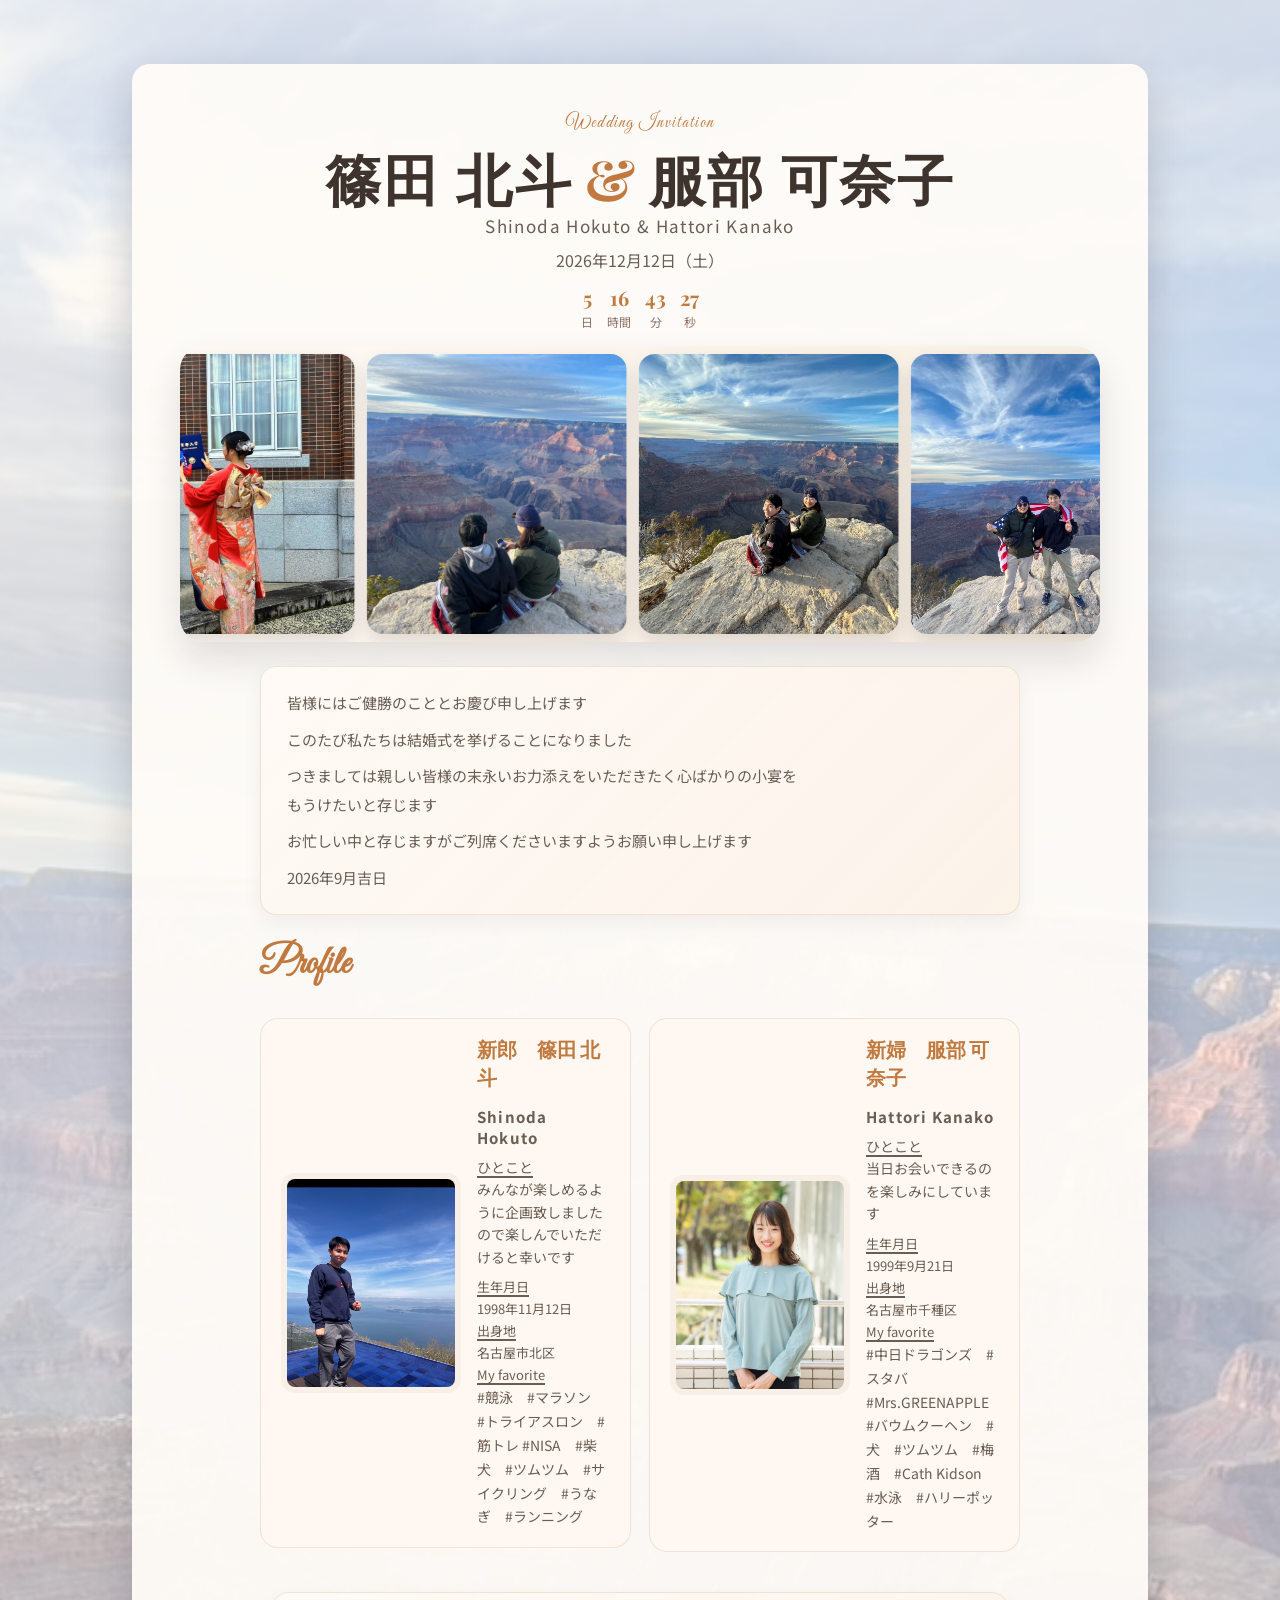
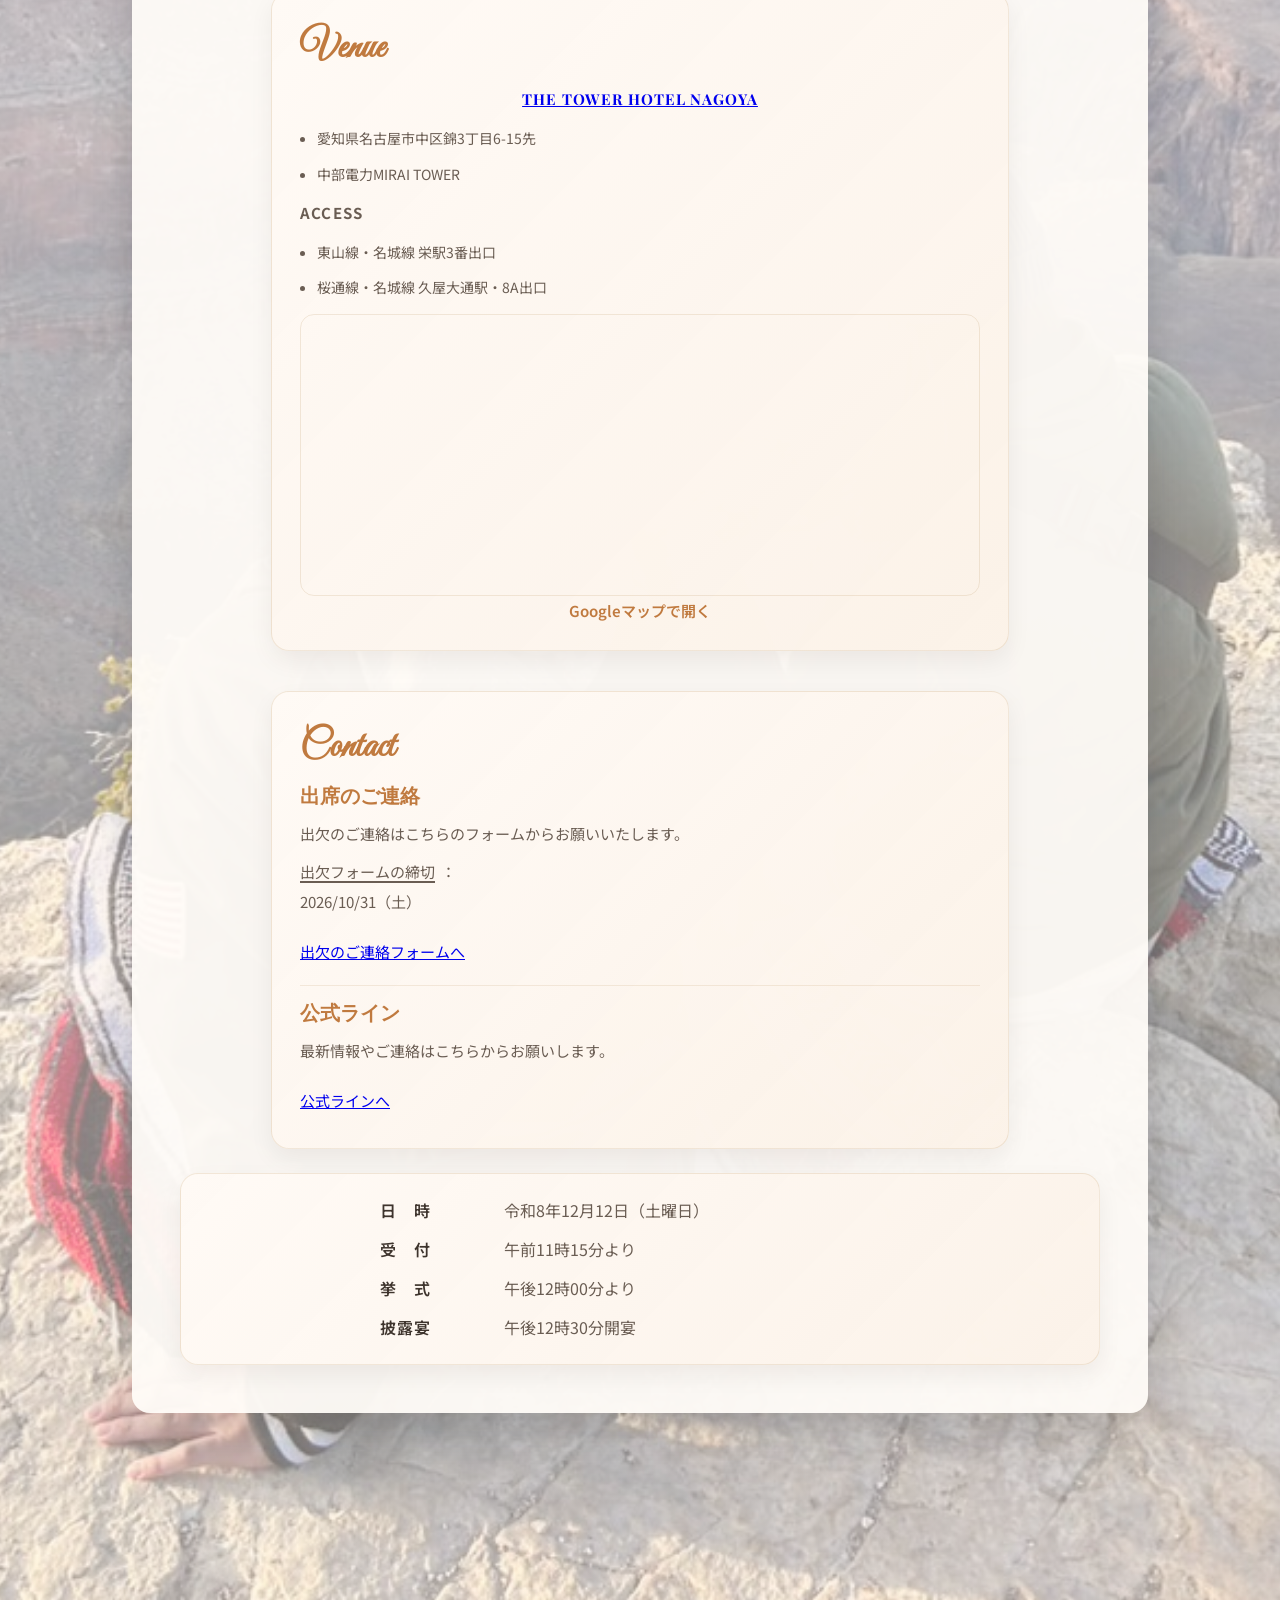
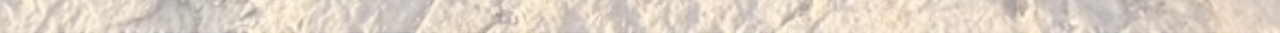
==== index.html @ cc09fb43 "ver25" ====
<!doctype html>
<html lang="ja">
<head>
  <meta charset="utf-8">
  <meta name="viewport" content="width=device-width,initial-scale=1">
  <meta name="description" content="12月12日に挙式・披露宴を行います。ご出席のご連絡をお願いします。">
  <link rel="canonical" href="https://sweet-piroshki-a3f698.netlify.app/">
  <meta property="og:title" content="結婚式の招待状 — 篠田北斗 & 服部可奈子">
  <meta property="og:description" content="12月12日に挙式・披露宴を行います。ご出席のご連絡をお願いします。">
  <meta property="og:type" content="website">
  <meta property="og:url" content="https://sweet-piroshki-a3f698.netlify.app/">
  <meta property="og:site_name" content="結婚式の招待状">
  <meta property="og:image" content="https://sweet-piroshki-a3f698.netlify.app/assets/S__7462923.jpg?v=4">
  <meta property="og:image:secure_url" content="https://sweet-piroshki-a3f698.netlify.app/assets/S__7462923.jpg?v=4">
  <meta property="og:image:type" content="image/jpeg">
  <meta property="og:image:width" content="1200">
  <meta property="og:image:height" content="630">
  <meta property="og:image:alt" content="新婦の写真">
  <meta name="twitter:card" content="summary_large_image">
  <meta name="twitter:title" content="結婚式の招待状 — 篠田北斗 & 服部可奈子">
  <meta name="twitter:description" content="12月12日に挙式・披露宴を行います。ご出席のご連絡をお願いします。">
  <meta name="twitter:image" content="https://sweet-piroshki-a3f698.netlify.app/assets/S__7462923.jpg?v=4">
  <meta name="twitter:image:alt" content="新婦の写真">
  <title>結婚式の招待状 — 篠田北斗 & 服部可奈子</title>
  <link rel="stylesheet" href="styles.css">
  <link href="https://fonts.googleapis.com/css2?family=Great+Vibes&family=Playfair+Display:wght@400;700&family=Noto+Sans+JP:wght@300;400;700&display=swap" rel="stylesheet">
</head>
<body>
  <main class="invite-bg">
    <section class="card" role="main">
      <header class="hero reveal">
        <p class="subtitle">Wedding Invitation</p>
        <h1 class="names-hero"><span class="groom">篠田 北斗</span><span class="amp">&</span><span class="bride">服部 可奈子</span></h1>
        <p class="roman-name">Shinoda Hokuto <span class="amp">&</span> Hattori Kanako</p>
        <p class="date">2026年12月12日（土）</p>
        <div id="countdown" class="countdown" aria-live="polite">
          <div class="count-item"><span class="num" id="days">0</span><span class="label">日</span></div>
          <div class="count-item"><span class="num" id="hours">00</span><span class="label">時間</span></div>
          <div class="count-item"><span class="num" id="minutes">00</span><span class="label">分</span></div>
          <div class="count-item"><span class="num" id="seconds">00</span><span class="label">秒</span></div>
        </div>
      </header>

      <section class="photo-showcase reveal" aria-label="写真ギャラリー">
        <div class="showcase-frame">
          <div class="showcase-rail">
            <img src="assets/shinoda.jpeg" alt="新郎 篠田 北斗">
            <img src="assets/hattori.jpeg" alt="新婦 服部 可奈子">
            <img src="assets/IMG_8811.JPG" alt="写真1">
            <img src="assets/IMG_8812.JPG" alt="写真2">
            <img src="assets/IMG_8813.JPG" alt="写真3">
            <img src="assets/005C3B32-3AC4-4B83-AC0E-2FFC453BF2AE_4_5005_c.jpeg" alt="写真4">
            <img src="assets/18382090-9AE0-46B8-9687-ED6120B7009B.jpeg" alt="写真5">
            <img src="assets/1C51CB3A-1D0A-4B61-BC35-6ED91DDFEA72_1_105_c.jpeg" alt="写真6">
            <img src="assets/48350D5E-8E17-42BE-AAC9-9CE6A5874BB4_1_105_c.jpeg" alt="写真7">
            <img src="assets/4CF35481-DD8B-412C-873A-F63B840458CC_1_105_c.jpeg" alt="写真8">
            <img src="assets/63566D45-59B1-47FF-84E4-4F5F85219332_1_105_c.jpeg" alt="写真9">
            <img src="assets/S__7462923.jpg" alt="写真10">
            <img src="assets/CDF08A03-EE28-446E-BB39-B8DEF477A36C_4_5005_c.jpeg" alt="写真11">
            <img src="assets/shinoda.jpeg" alt="新郎 篠田 北斗">
            <img src="assets/hattori.jpeg" alt="新婦 服部 可奈子">
            <img src="assets/IMG_8811.JPG" alt="写真1">
            <img src="assets/IMG_8812.JPG" alt="写真2">
            <img src="assets/IMG_8813.JPG" alt="写真3">
            <img src="assets/005C3B32-3AC4-4B83-AC0E-2FFC453BF2AE_4_5005_c.jpeg" alt="写真4">
            <img src="assets/18382090-9AE0-46B8-9687-ED6120B7009B.jpeg" alt="写真5">
            <img src="assets/1C51CB3A-1D0A-4B61-BC35-6ED91DDFEA72_1_105_c.jpeg" alt="写真6">
            <img src="assets/48350D5E-8E17-42BE-AAC9-9CE6A5874BB4_1_105_c.jpeg" alt="写真7">
            <img src="assets/4CF35481-DD8B-4125-873A-F63B840458CC_1_105_c.jpeg" alt="写真8">
            <img src="assets/63566D45-59B1-47FF-84E4-4F5F85219332_1_105_c.jpeg" alt="写真9">
            <img src="assets/S__7462923.jpg" alt="写真10">
            <img src="assets/CDF08A03-EE28-446E-BB39-B8DEF477A36_4_5005_c.jpeg" alt="写真11">
          </div>
        </div>
      </section>

      <section class="profile-section" aria-label="プロフィール">
        <div class="intro-text reveal">
          <p>皆様にはご健勝のこととお慶び申し上げます</p>
          <p>このたび私たちは結婚式を挙げることになりました</p>
          <p>つきましては親しい皆様の末永いお力添えをいただきたく心ばかりの小宴をもうけたいと存じます</p>
          <p>お忙しい中と存じますがご列席くださいますようお願い申し上げます</p>
          <p>2026年9月吉日</p>
        </div>
        <h2 class="profile-heading">Profile</h2>
        <div class="profile-card reveal">
          <img class="profile-photo groom-photo" src="assets/shinoda.jpeg" alt="新郎 篠田 北斗">
          <div class="profile-text">
            <h3>新郎　篠田 北斗 <span class="roman-name">Shinoda Hokuto</span></h3>
            <p><span class="label-underline">ひとこと</span><br>みんなが楽しめるように企画致しましたので楽しんでいただけると幸いです</p>
            <p class="profile-meta">
              <span class="label-underline">生年月日</span><br>
              1998年11月12日<br>
              <span class="label-underline">出身地</span><br>
              名古屋市北区<br>
              <span class="label-underline">My favorite</span><br>
              <span class="favorites">#競泳　#マラソン　#トライアスロン　#筋トレ #NISA　#柴犬　#ツムツム　#サイクリング　#うなぎ　#ランニング</span>
            </p>
          </div>
        </div>
        <div class="profile-card reveal">
          <img class="profile-photo" src="assets/5EDA5383-ADE1-4D26-BD57-225B780168D8.jpeg" alt="新婦 服部 可奈子">
          <div class="profile-text">
            <h3>新婦　服部 可奈子 <span class="roman-name">Hattori Kanako</span></h3>
            <p><span class="label-underline">ひとこと</span><br>当日お会いできるのを楽しみにしています</p>
            <p class="profile-meta">
              <span class="label-underline">生年月日</span><br>
              1999年9月21日<br>
              <span class="label-underline">出身地</span><br>
              名古屋市千種区<br>
              <span class="label-underline">My favorite</span><br>
              <span class="favorites">#中日ドラゴンズ　#スタバ　#Mrs.GREENAPPLE　#バウムクーヘン　#犬　#ツムツム　#梅酒　#Cath Kidson　#水泳　#ハリーポッター</span>
            </p>
          </div>
        </div>
      </section>

      <section class="detail-block reveal" aria-label="会場案内">
        <h2 class="profile-heading">Venue</h2>
        <p class="venue-name"><a href="https://thetowerhotel.jp/wedding/" target="_blank" rel="noopener">THE TOWER HOTEL NAGOYA</a></p>
        <div class="venue-meta">
          <ul class="venue-list venue-list--access">
            <li>愛知県名古屋市中区錦3丁目6-15先</li>
            <li>中部電力MIRAI TOWER</li>
          </ul>
          <p class="access-heading">ACCESS</p>
          <ul class="venue-list venue-list--access">
            <li>東山線・名城線 栄駅3番出口</li>
            <li>桜通線・名城線 久屋大通駅・8A出口</li>
          </ul>
        </div>
        <div class="venue-map">
          <iframe title="THE TOWER HOTEL NAGOYA の地図" src="https://www.google.com/maps?q=THE%20TOWER%20HOTEL%20NAGOYA&output=embed" loading="lazy" referrerpolicy="no-referrer-when-downgrade" allowfullscreen></iframe>
        </div>
        <p class="venue-link"><a href="https://maps.google.com/?q=THE%20TOWER%20HOTEL%20NAGOYA" target="_blank" rel="noopener">Googleマップで開く</a></p>
      </section>

      <section class="detail-block reveal" aria-label="お問い合わせ">
        <h2 class="profile-heading">Contact</h2>
        <div class="contact-group">
          <h3 class="contact-subheading">出席のご連絡</h3>
          <p>出欠のご連絡はこちらのフォームからお願いいたします。</p>
          <p><span class="label-underline">出欠フォームの締切</span>：<br>2026/10/31（土）</p>
          <p><a class="venue-link" href="https://docs.google.com/forms/d/e/1FAIpQLSfJ51P2AvlXypV-cBCEhrEJodcAzwF3tha8UWz2_UPjUZ2n6Q/viewform?pli=1" target="_blank" rel="noopener">出欠のご連絡フォームへ</a></p>
        </div>
        <div class="contact-group">
          <h3 class="contact-subheading">公式ライン</h3>
          <p>最新情報やご連絡はこちらからお願いします。</p>
          <p><a class="venue-link" href="https://lin.ee/St9CcCb" target="_blank" rel="noopener">公式ラインへ</a></p>
        </div>
      </section>

      <section class="schedule-card reveal" aria-label="日時案内">
        <div class="schedule-table">
          <div class="schedule-row">
            <div class="schedule-label">日　時</div>
            <div class="schedule-value">令和8年12月12日（土曜日）</div>
          </div>
          <div class="schedule-row">
            <div class="schedule-label">受　付</div>
            <div class="schedule-value">午前11時15分より</div>
          </div>
          <div class="schedule-row">
            <div class="schedule-label">挙　式</div>
            <div class="schedule-value">午後12時00分より</div>
          </div>
          <div class="schedule-row">
            <div class="schedule-label">披露宴</div>
            <div class="schedule-value">午後12時30分開宴</div>
          </div>
        </div>
      </section>

    </section>
  </main>

  <script>
    // Countdown to 2026-12-12 (local time, midnight)
    (function(){
      const revealItems = document.querySelectorAll('.reveal');
      const observer = new IntersectionObserver((entries) => {
        entries.forEach((entry) => {
          if (entry.isIntersecting) {
            entry.target.classList.add('is-visible');
            observer.unobserve(entry.target);
          }
        });
      }, { threshold: 0.15 });

      revealItems.forEach((item) => observer.observe(item));
      const target = new Date('2026-12-12T00:00:00');
      const $d = document.getElementById('days');
      const $h = document.getElementById('hours');
      const $m = document.getElementById('minutes');
      const $s = document.getElementById('seconds');

      function pad(n){return String(n).padStart(2,'0')}

      function tick(){
        const now = new Date();
        let diff = Math.max(0, target - now);
        const days = Math.floor(diff / (1000*60*60*24));
        diff -= days * (1000*60*60*24);
        const hours = Math.floor(diff / (1000*60*60));
        diff -= hours * (1000*60*60);
        const minutes = Math.floor(diff / (1000*60));
        diff -= minutes * (1000*60);
        const seconds = Math.floor(diff / 1000);

        if($d) $d.textContent = days;
        if($h) $h.textContent = pad(hours);
        if($m) $m.textContent = pad(minutes);
        if($s) $s.textContent = pad(seconds);

        if(target - now <= 0){
          // When reached, stop updating
          clearInterval(timer);
        }
      }

      tick();
      const timer = setInterval(tick,1000);

      const rail = document.querySelector('.showcase-rail');
      const frame = document.querySelector('.showcase-frame');
      const images = Array.from(rail.querySelectorAll('img'));
      let position = 0;
      let lastTime = null;
      let itemWidth = 0;
      let uniqueWidth = 0;
      const speed = 80; // px per second
      let animationFrameId;

      function measureShowcase(){
        if (!images.length) return;
        itemWidth = images[0].offsetWidth + 12;
        const uniqueImageCount = Math.floor(images.length / 2) || images.length;
        uniqueWidth = itemWidth * uniqueImageCount;
      }

      function animateShowcase(time){
        if (lastTime !== null && itemWidth > 0) {
          const delta = (time - lastTime) / 1000;
          position += speed * delta;
          if (position >= uniqueWidth) {
            position -= uniqueWidth;
          }
          rail.style.transform = `translateX(-${position}px)`;
        }
        lastTime = time;
        animationFrameId = requestAnimationFrame(animateShowcase);
      }

      function moveToNext(){
        if (itemWidth <= 0) return;
        position += itemWidth;
        if (position >= uniqueWidth) {
          position -= uniqueWidth;
        }
        rail.style.transform = `translateX(-${position}px)`;
      }

      window.addEventListener('resize', () => {
        measureShowcase();
      });

      images.forEach((img) => {
        img.addEventListener('click', () => {
          moveToNext();
        });
      });

      measureShowcase();
      animationFrameId = requestAnimationFrame(animateShowcase);
    })();
  </script>
</body>
</html>
---- styles.css ----
/* Invitation styles */
:root{
  --card-width:920px;
  --card-padding:48px;
  --accent:#c07a3f;
  --accent-soft:#f0cfa8;
  --ink:#3e342d;
  --muted:#6a5d53;
  --panel:#fffaf5;
}
html,body{
  min-height:100%;
  margin:0;
  font-family: 'Noto Sans JP', system-ui, -apple-system, 'Hiragino Kaku Gothic ProN', 'Helvetica Neue', Arial;
  -webkit-font-smoothing:antialiased;
  color:var(--ink);
  scroll-behavior:smooth;
}
body{
  overflow-x:hidden;
}
.invite-bg{
  min-height:100vh;
  display:flex;
  align-items:flex-start;
  justify-content:center;
  padding:40px 24px 180px;
  background-color:#f7efe8;
  background-image: linear-gradient(135deg, rgba(255,247,240,0.72), rgba(253,236,221,0.42)), url('assets/background.jpg');
  background-size:cover;
  background-position:center;
}
.card{
  width:min(94%, var(--card-width));
  padding:var(--card-padding);
  background: rgba(255,252,248,0.94);
  border-radius:18px;
  box-shadow: 0 18px 40px rgba(20,20,30,0.18);
  text-align:center;
  margin-top:24px;
  margin-bottom:40px;
}
.reveal{
  opacity:0;
  transform:translateY(24px);
  transition:opacity 0.8s ease, transform 0.8s ease;
}
.reveal.is-visible{
  opacity:1;
  transform:translateY(0);
}
.hero .subtitle{
  margin:0 0 10px;
  color:var(--accent);
  font-size:18px;
  letter-spacing:0.08em;
  font-family:'Great Vibes', cursive;
  text-transform:none;
}
.names-hero{
  margin:6px 0 2px 0;
  font-family: 'Playfair Display', serif;
  font-weight:700;
  font-size:56px;
  letter-spacing:0.04em;
  line-height:1.2;
}
.names-hero .groom, .names-hero .bride{display:inline-block}
.names-hero .amp{margin:0 12px;color:var(--accent);font-weight:700}
.roman-name{
  margin:0 0 10px;
  color:var(--muted);
  font-size:17px;
  letter-spacing:0.08em;
  font-family:'Noto Sans JP', system-ui, -apple-system, 'Hiragino Kaku Gothic ProN', 'Helvetica Neue', Arial;
}
.date{
  margin:6px 0 12px 0;
  color:var(--muted);
}
.photo-showcase{margin:16px 0 24px}
.showcase-frame{overflow:hidden;border-radius:24px;padding:8px;background:linear-gradient(135deg, rgba(255,250,245,0.95), rgba(247,236,221,0.95));box-shadow:0 18px 36px rgba(20,20,30,0.12)}
.showcase-rail{display:flex;gap:12px;width:max-content;transform:translateX(0);will-change:transform}
.showcase-rail img{flex:0 0 260px;width:260px;height:280px;object-fit:cover;border-radius:16px;display:block;box-shadow:0 8px 20px rgba(20,20,30,0.12);cursor:pointer}
.showcase-hint{margin-top:12px;font-size:14px;color:var(--muted);text-align:center}

.venue{color:#7d675a;margin:10px 0}
.message{margin:24px auto 18px;color:var(--ink);max-width:68ch;line-height:2;font-size:16px;font-weight:500;letter-spacing:0.01em}
.profile-section{display:grid;grid-template-columns:repeat(2, minmax(0, 1fr));gap:18px;margin:24px auto 0;max-width:760px;align-items:start}
.intro-text{grid-column:1 / -1;margin:0 0 8px;padding:22px 26px;border-radius:16px;background:linear-gradient(135deg, rgba(255,250,245,0.95), rgba(251,241,231,0.9));border:1px solid rgba(184,143,90,0.2);box-shadow:0 8px 20px rgba(30,20,10,0.05);text-align:left}
.intro-text p{margin:0 0 8px;line-height:1.9;color:var(--muted);font-size:15px;max-width:64ch;word-break:normal;overflow-wrap:break-word;text-align:left}
.intro-text p:last-child{margin-bottom:0}
.profile-heading{grid-column:1 / -1;margin:0 0 12px;font-size:38px;color:var(--accent);letter-spacing:0;text-align:left;font-family:'Great Vibes', cursive;}
.profile-card{display:flex;gap:16px;align-items:center;padding:18px 20px;border:1px solid rgba(184,143,90,0.2);border-radius:18px;background:rgba(255,248,242,0.95);text-align:left}
.profile-photo{width:180px;height:220px;flex:0 0 180px;object-fit:cover;object-position:center;background:#f8efe7;border-radius:14px;display:block;padding:6px;box-sizing:border-box}
.groom-photo{object-position:center 32%}
.profile-text{flex:1;min-width:0}
.profile-card h3{margin:0 0 8px;font-size:20px;color:var(--accent);font-family:'Great Vibes', cursive;display:flex;flex-wrap:wrap;align-items:center;gap:0.8rem;}
.profile-card h3 .roman-name{margin:0;font-size:15px;color:var(--muted);font-family:'Noto Sans JP', system-ui, -apple-system, 'Hiragino Kaku Gothic ProN', 'Helvetica Neue', Arial;letter-spacing:0.08em;}
.profile-card p{margin:0 0 8px;line-height:1.6;color:var(--muted);font-size:14px;max-width:58ch;word-break:normal;overflow-wrap:break-word}
.profile-card .profile-meta{margin:0;font-size:13px;line-height:1.7}
.detail-block{position:relative;margin:40px auto 0;padding:32px 28px 24px;max-width:680px;border:1px solid rgba(184,143,90,0.18);border-radius:18px;background:linear-gradient(135deg, rgba(255,250,245,0.96), rgba(251,241,231,0.92));box-shadow:0 10px 24px rgba(30,20,10,0.06)}
.section-label{position:absolute;top:-28px;left:24px;font-family:'Great Vibes', cursive;font-size:38px;color:var(--accent);line-height:1;letter-spacing:0;text-transform:none;background:rgba(247,239,232,0.96);padding:0 18px;z-index:1;border-radius:999px;}
.visually-hidden{position:absolute;width:1px;height:1px;padding:0;margin:-1px;overflow:hidden;clip:rect(0,0,0,0);border:0;white-space:nowrap}
.detail-block p{margin:0;line-height:2;color:var(--muted);font-size:15px}
.venue-name{margin:0.35em 0 0.35em;color:var(--ink);font-size:70px;font-weight:700;letter-spacing:0.06em;font-family:'Playfair Display', serif;line-height:1.05;}
.venue-meta{margin-bottom:14px;color:var(--muted);font-size:14px;line-height:1.8;text-align:left;}
.venue-list{margin:0;padding-left:1.2em;list-style:disc;}
.venue-list.venue-list--access{margin-top:0.85em;}
.venue-list li{margin-bottom:0.75em;line-height:1.8;}
.access-heading{margin:1em 0 0.5em 0;font-weight:700;letter-spacing:0.08em;color:var(--ink);font-size:14px;}
.venue-map{margin-top:14px;border-radius:14px;overflow:hidden;border:1px solid rgba(184,143,90,0.18)}
.label-underline{display:inline-block;text-decoration:underline;text-decoration-thickness:2px;text-underline-offset:3px;margin-right:0.4em}
.favorites{color:var(--muted);font-size:14px}
.venue-map iframe{width:100%;height:280px;border:0;display:block}
.venue-link{margin-top:12px}
.venue-link a{color:var(--accent);text-decoration:none;font-weight:600}
.venue-link a:hover{text-decoration:underline}
.contact-group{margin-top:18px;padding-top:14px;border-top:1px solid rgba(184,143,90,0.16);text-align:left}
.contact-group:first-of-type{margin-top:8px;padding-top:0;border-top:0}
.contact-subheading{margin:0 0 8px;font-size:20px;color:var(--accent);font-family:'Great Vibes', cursive}
.contact-group p{margin:0 0 8px;text-align:left}
.contact-group a{display:inline-block;text-align:left}
.schedule-card{margin-top:24px;padding:22px 20px;border:1px solid rgba(184,143,90,0.18);border-radius:18px;background:linear-gradient(135deg, rgba(255,250,245,0.96), rgba(251,241,231,0.92));box-shadow:0 10px 24px rgba(30,20,10,0.06);text-align:left}
.schedule-table{display:grid;gap:10px;max-width:520px;margin:0 auto}
.schedule-row{display:grid;grid-template-columns:110px 1fr;align-items:center;column-gap:14px;row-gap:4px;line-height:1.8;color:var(--ink);font-size:16px}
.schedule-label{font-weight:600;color:var(--ink);letter-spacing:0.05em}
.schedule-value{color:var(--muted)}
.actions{display:flex;gap:12px;justify-content:center;margin-top:24px}
.rsvp{padding:12px 20px;border-radius:8px;text-decoration:none;color:white;background:linear-gradient(135deg,var(--accent),#e39b5b);box-shadow:0 8px 18px rgba(192,122,63,0.22)}
.print{padding:10px 18px;border-radius:8px;text-decoration:none;color:var(--accent);background:transparent;border:1px solid rgba(150,120,90,0.18)}
.footer{margin-top:22px;color:#8a7568;font-size:13px}

@media (max-width:720px){
  .names-hero{font-size:32px}
  .card{padding:28px}
  .message{font-size:15px}
  .profile-section{grid-template-columns:1fr;gap:14px}
  .profile-card{flex-direction:column}
  .profile-photo{width:100%;height:280px;flex:0 0 auto}
  .showcase-rail{grid-template-columns:repeat(5, minmax(140px, 1fr))}
  .showcase-rail img{height:220px}
  .intro-text p{max-width:100%;margin-left:0;text-align:left}
}

@media print{
  .invite-bg{background:none !important}
  .card{box-shadow:none;border-radius:0;padding:18mm}
  .actions{display:none}
}

/* Countdown styles */
.countdown{display:flex;gap:14px;justify-content:center;margin-top:10px}
.count-item{display:flex;flex-direction:column;align-items:center}
.count-item .num{font-family:'Playfair Display', serif;font-size:20px;font-weight:700;color:var(--accent)}
.count-item .label{font-size:12px;color:#8b7264;margin-top:2px}

@media (max-width:520px){
  .count-item .num{font-size:16px}
  .countdown{gap:8px}
}
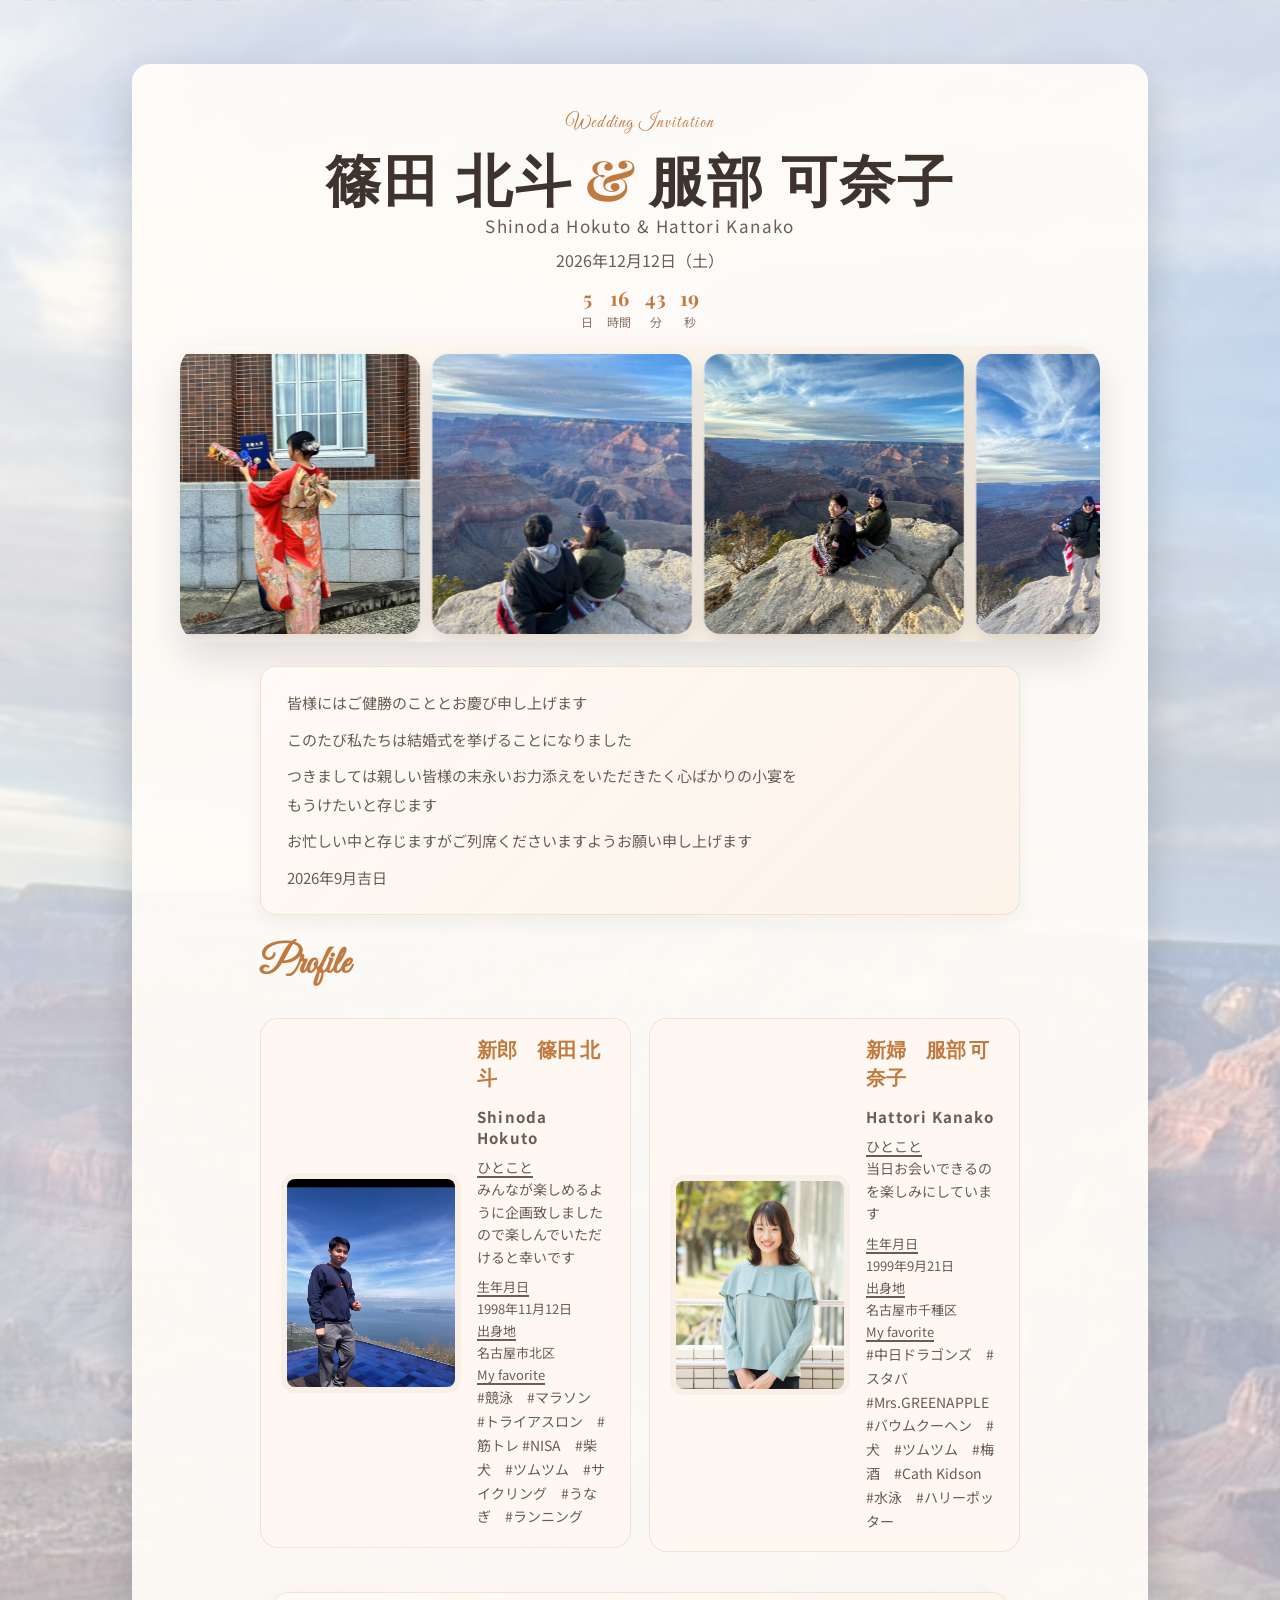
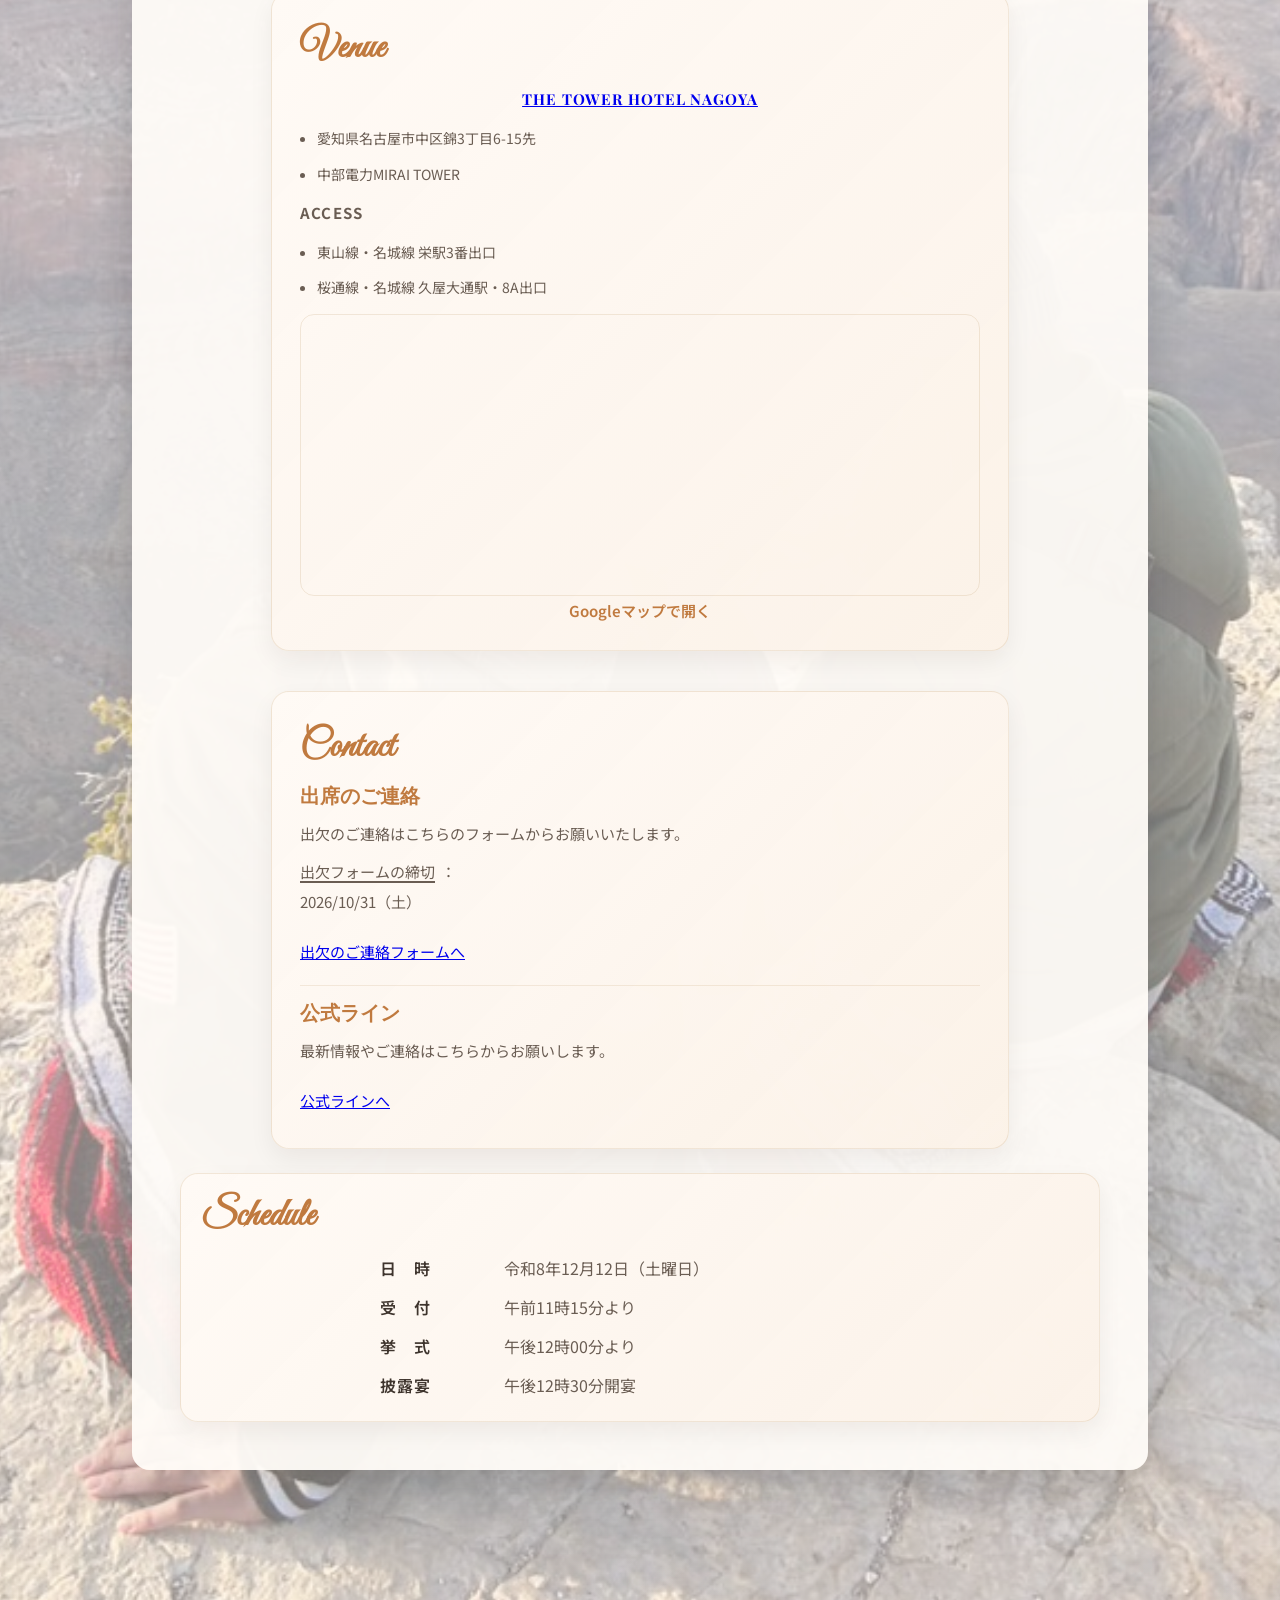
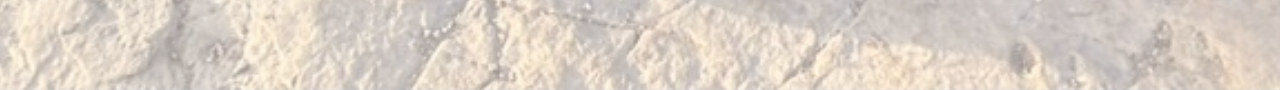
==== commit 5c3499d0: "ver26" ====
--- a/index.html
+++ b/index.html
@@ -151,6 +151,7 @@
       </section>
 
       <section class="schedule-card reveal" aria-label="日時案内">
+        <h2 class="schedule-title">Schedule</h2>
         <div class="schedule-table">
           <div class="schedule-row">
             <div class="schedule-label">日　時</div>
--- a/styles.css
+++ b/styles.css
@@ -122,6 +122,7 @@
 .contact-group p{margin:0 0 8px;text-align:left}
 .contact-group a{display:inline-block;text-align:left}
 .schedule-card{margin-top:24px;padding:22px 20px;border:1px solid rgba(184,143,90,0.18);border-radius:18px;background:linear-gradient(135deg, rgba(255,250,245,0.96), rgba(251,241,231,0.92));box-shadow:0 10px 24px rgba(30,20,10,0.06);text-align:left}
+.schedule-title{margin:0 0 16px;font-size:38px;color:var(--accent);letter-spacing:0;text-align:left;font-family:'Great Vibes', cursive;line-height:1.1}
 .schedule-table{display:grid;gap:10px;max-width:520px;margin:0 auto}
 .schedule-row{display:grid;grid-template-columns:110px 1fr;align-items:center;column-gap:14px;row-gap:4px;line-height:1.8;color:var(--ink);font-size:16px}
 .schedule-label{font-weight:600;color:var(--ink);letter-spacing:0.05em}
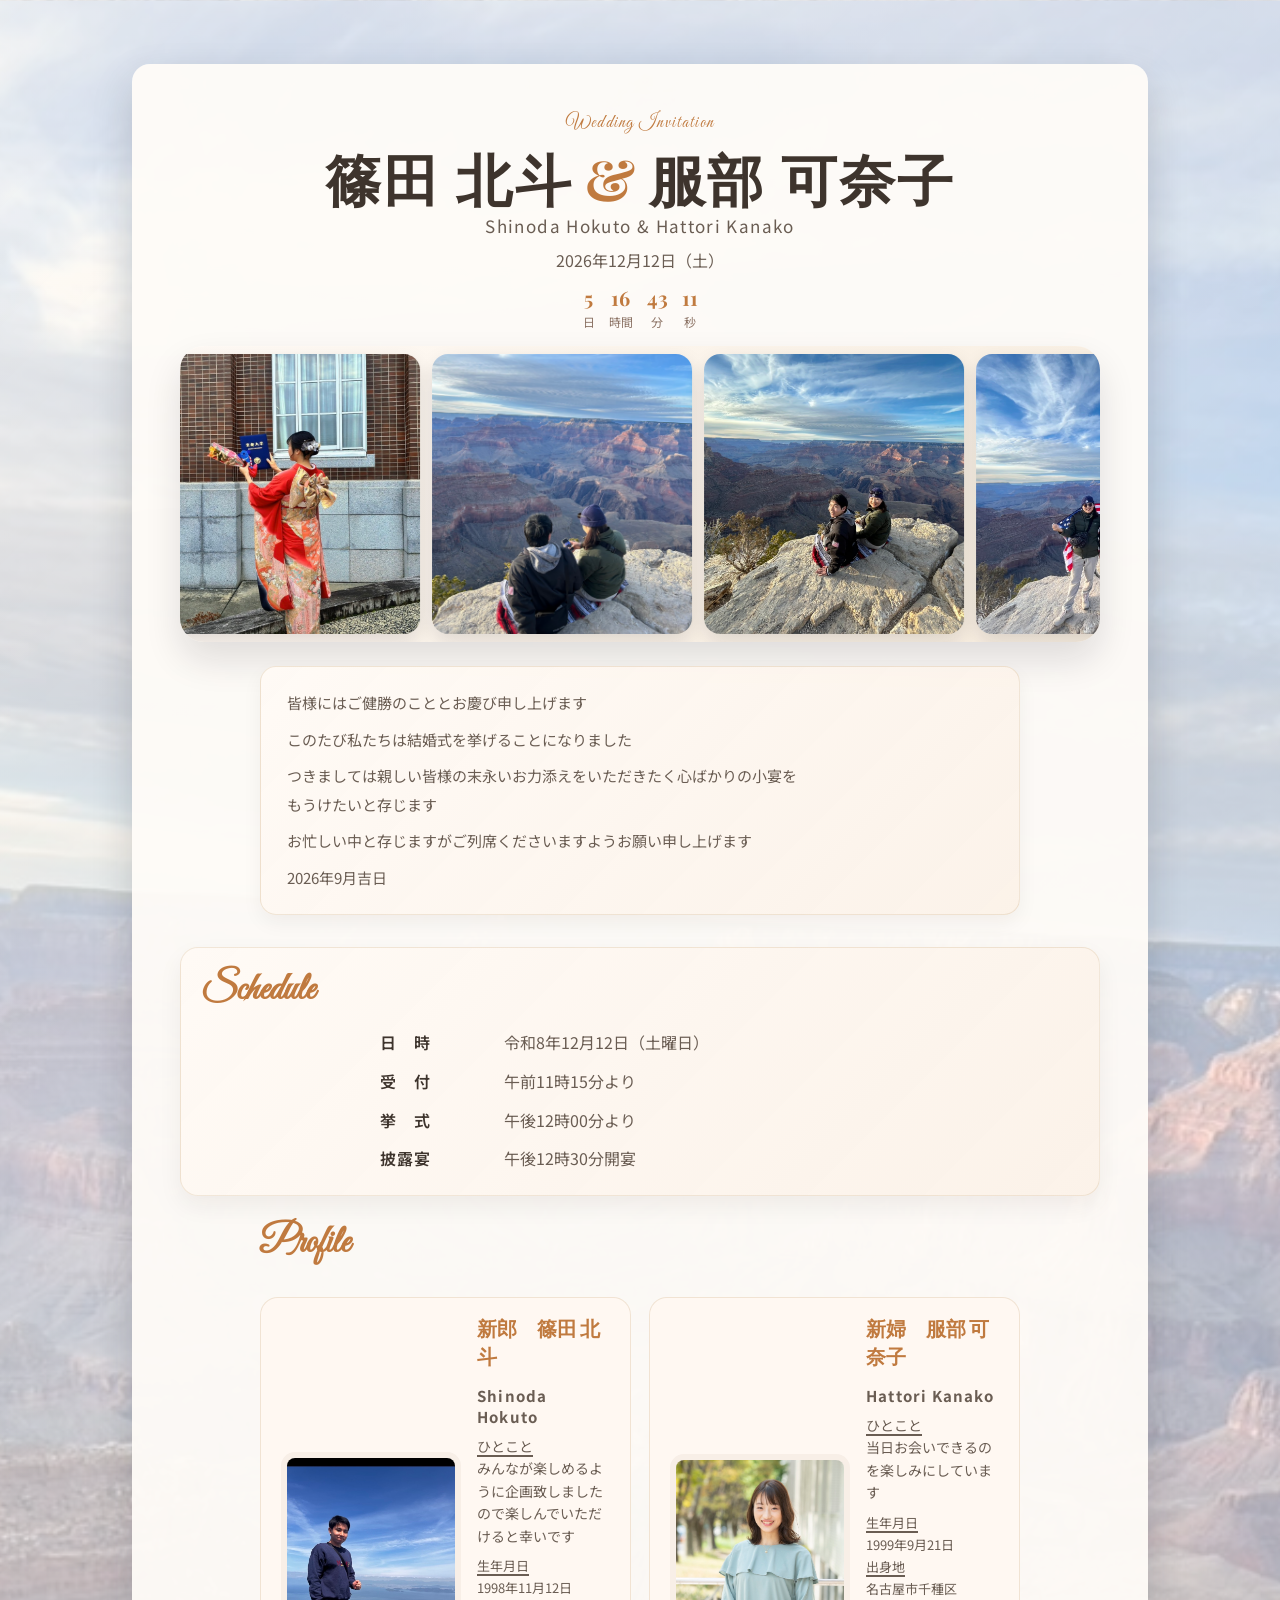
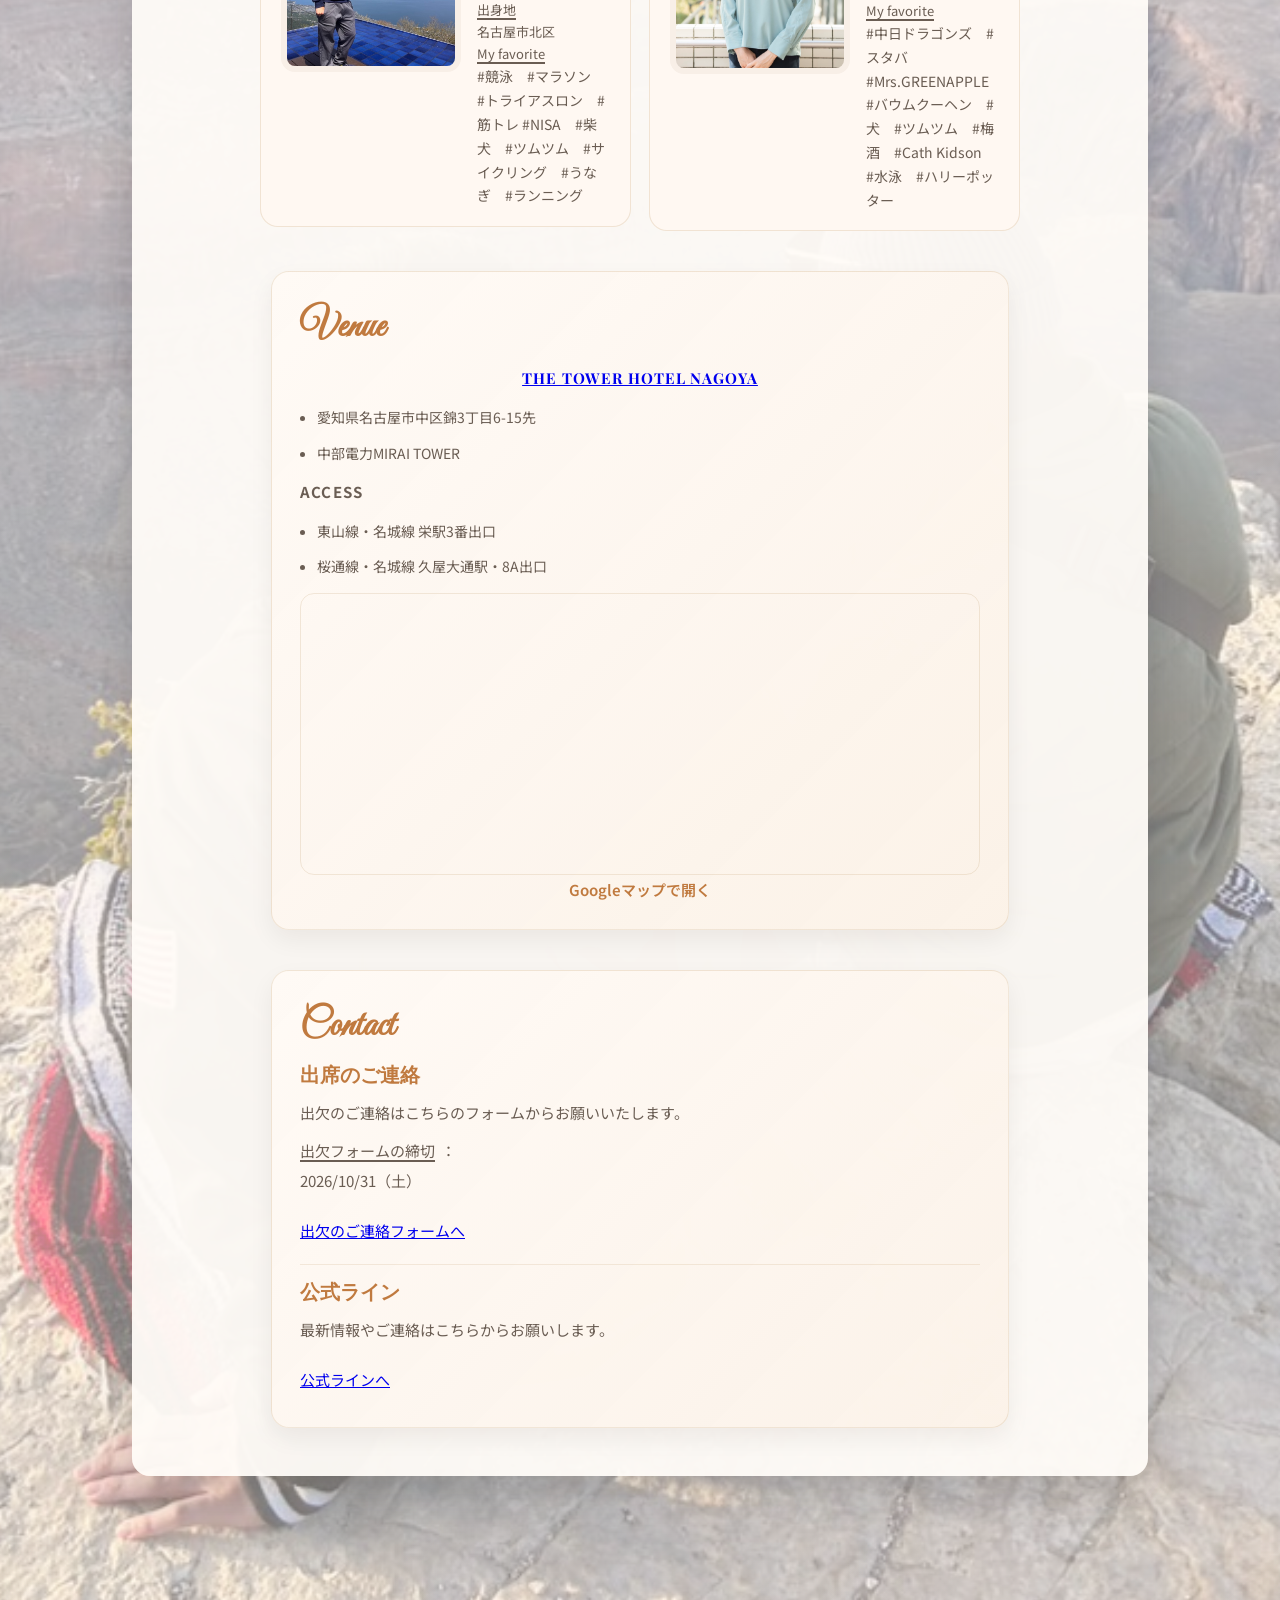
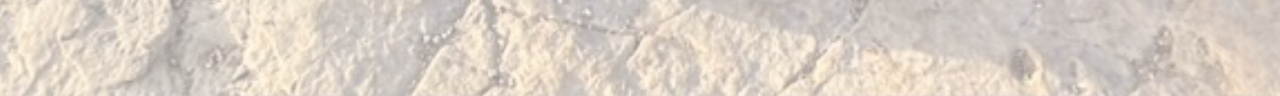
==== commit 3e829894: "ver27" ====
--- a/index.html
+++ b/index.html
@@ -82,6 +82,31 @@
           <p>お忙しい中と存じますがご列席くださいますようお願い申し上げます</p>
           <p>2026年9月吉日</p>
         </div>
+      </section>
+
+      <section class="schedule-card reveal" aria-label="日時案内">
+        <h2 class="schedule-title">Schedule</h2>
+        <div class="schedule-table">
+          <div class="schedule-row">
+            <div class="schedule-label">日　時</div>
+            <div class="schedule-value">令和8年12月12日（土曜日）</div>
+          </div>
+          <div class="schedule-row">
+            <div class="schedule-label">受　付</div>
+            <div class="schedule-value">午前11時15分より</div>
+          </div>
+          <div class="schedule-row">
+            <div class="schedule-label">挙　式</div>
+            <div class="schedule-value">午後12時00分より</div>
+          </div>
+          <div class="schedule-row">
+            <div class="schedule-label">披露宴</div>
+            <div class="schedule-value">午後12時30分開宴</div>
+          </div>
+        </div>
+      </section>
+
+      <section class="profile-section" aria-label="プロフィール">
         <h2 class="profile-heading">Profile</h2>
         <div class="profile-card reveal">
           <img class="profile-photo groom-photo" src="assets/shinoda.jpeg" alt="新郎 篠田 北斗">
@@ -150,27 +175,6 @@
         </div>
       </section>
 
-      <section class="schedule-card reveal" aria-label="日時案内">
-        <h2 class="schedule-title">Schedule</h2>
-        <div class="schedule-table">
-          <div class="schedule-row">
-            <div class="schedule-label">日　時</div>
-            <div class="schedule-value">令和8年12月12日（土曜日）</div>
-          </div>
-          <div class="schedule-row">
-            <div class="schedule-label">受　付</div>
-            <div class="schedule-value">午前11時15分より</div>
-          </div>
-          <div class="schedule-row">
-            <div class="schedule-label">挙　式</div>
-            <div class="schedule-value">午後12時00分より</div>
-          </div>
-          <div class="schedule-row">
-            <div class="schedule-label">披露宴</div>
-            <div class="schedule-value">午後12時30分開宴</div>
-          </div>
-        </div>
-      </section>
 
     </section>
   </main>
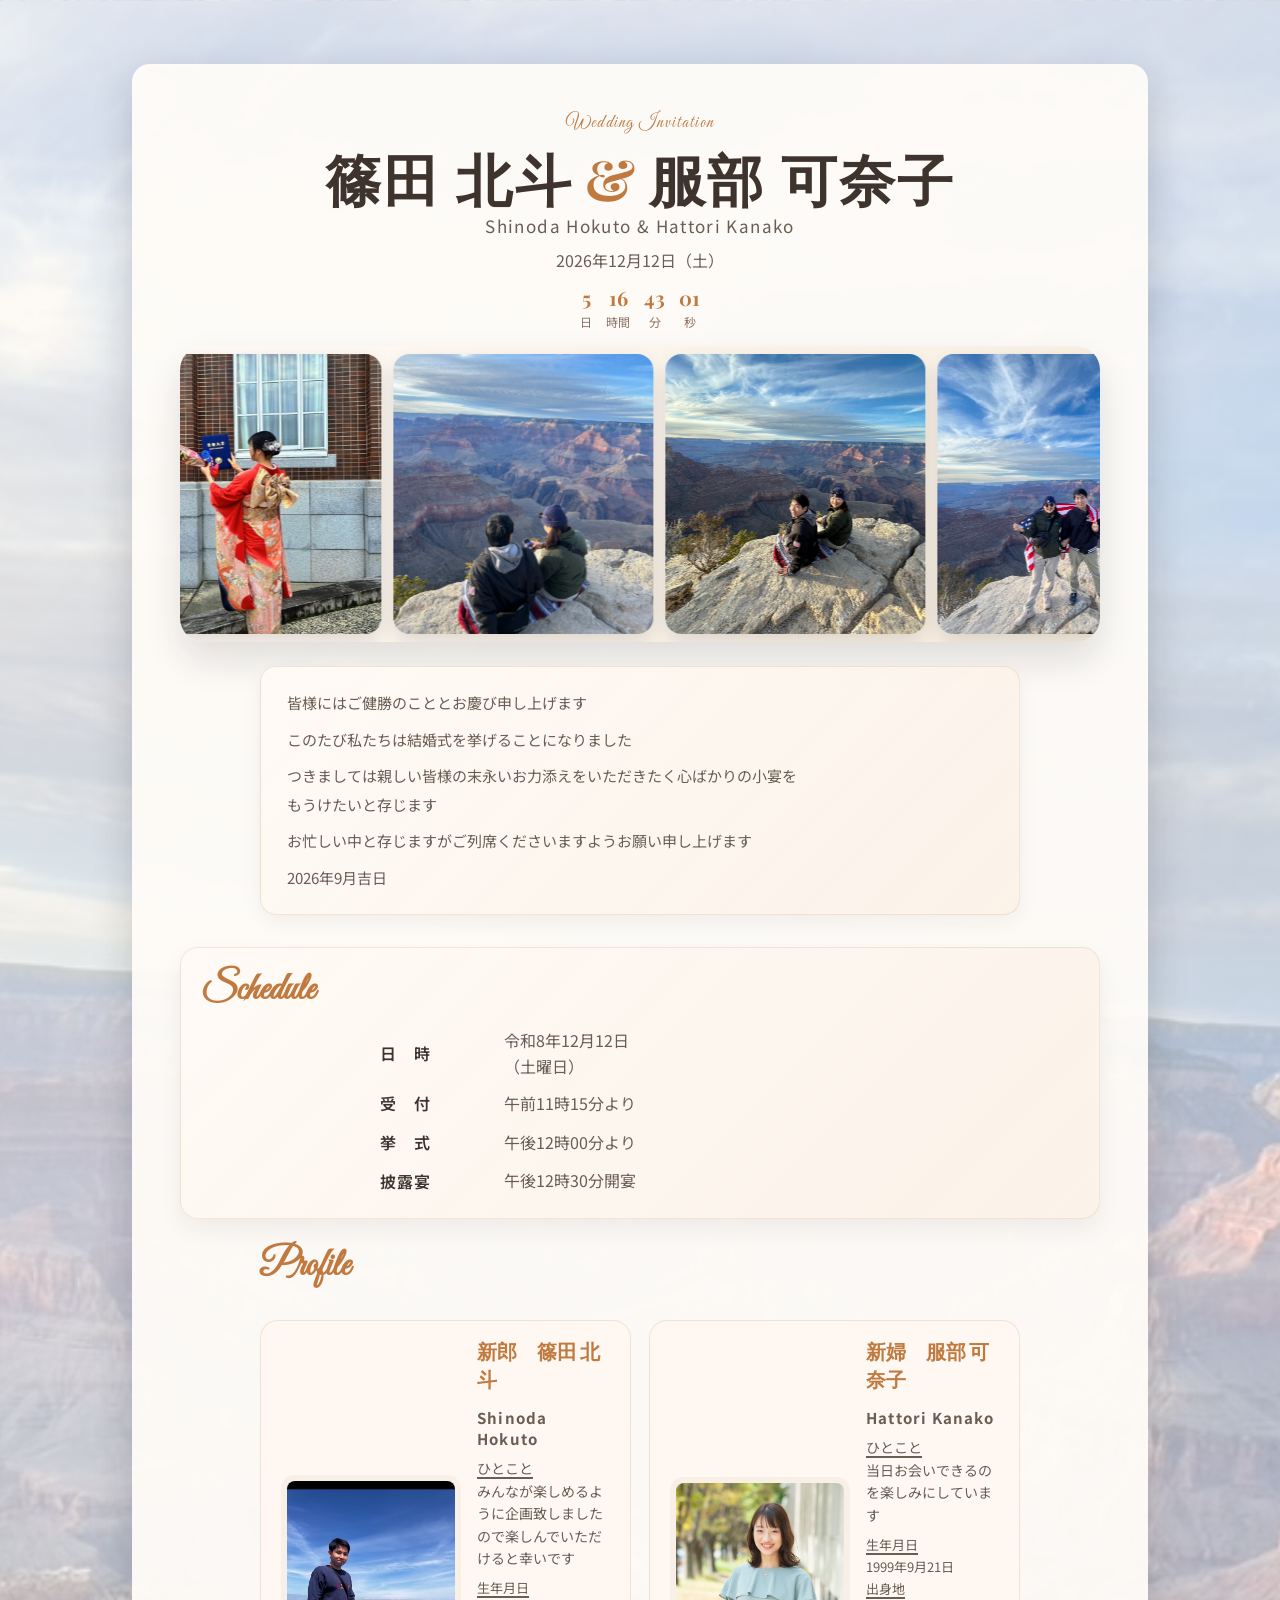
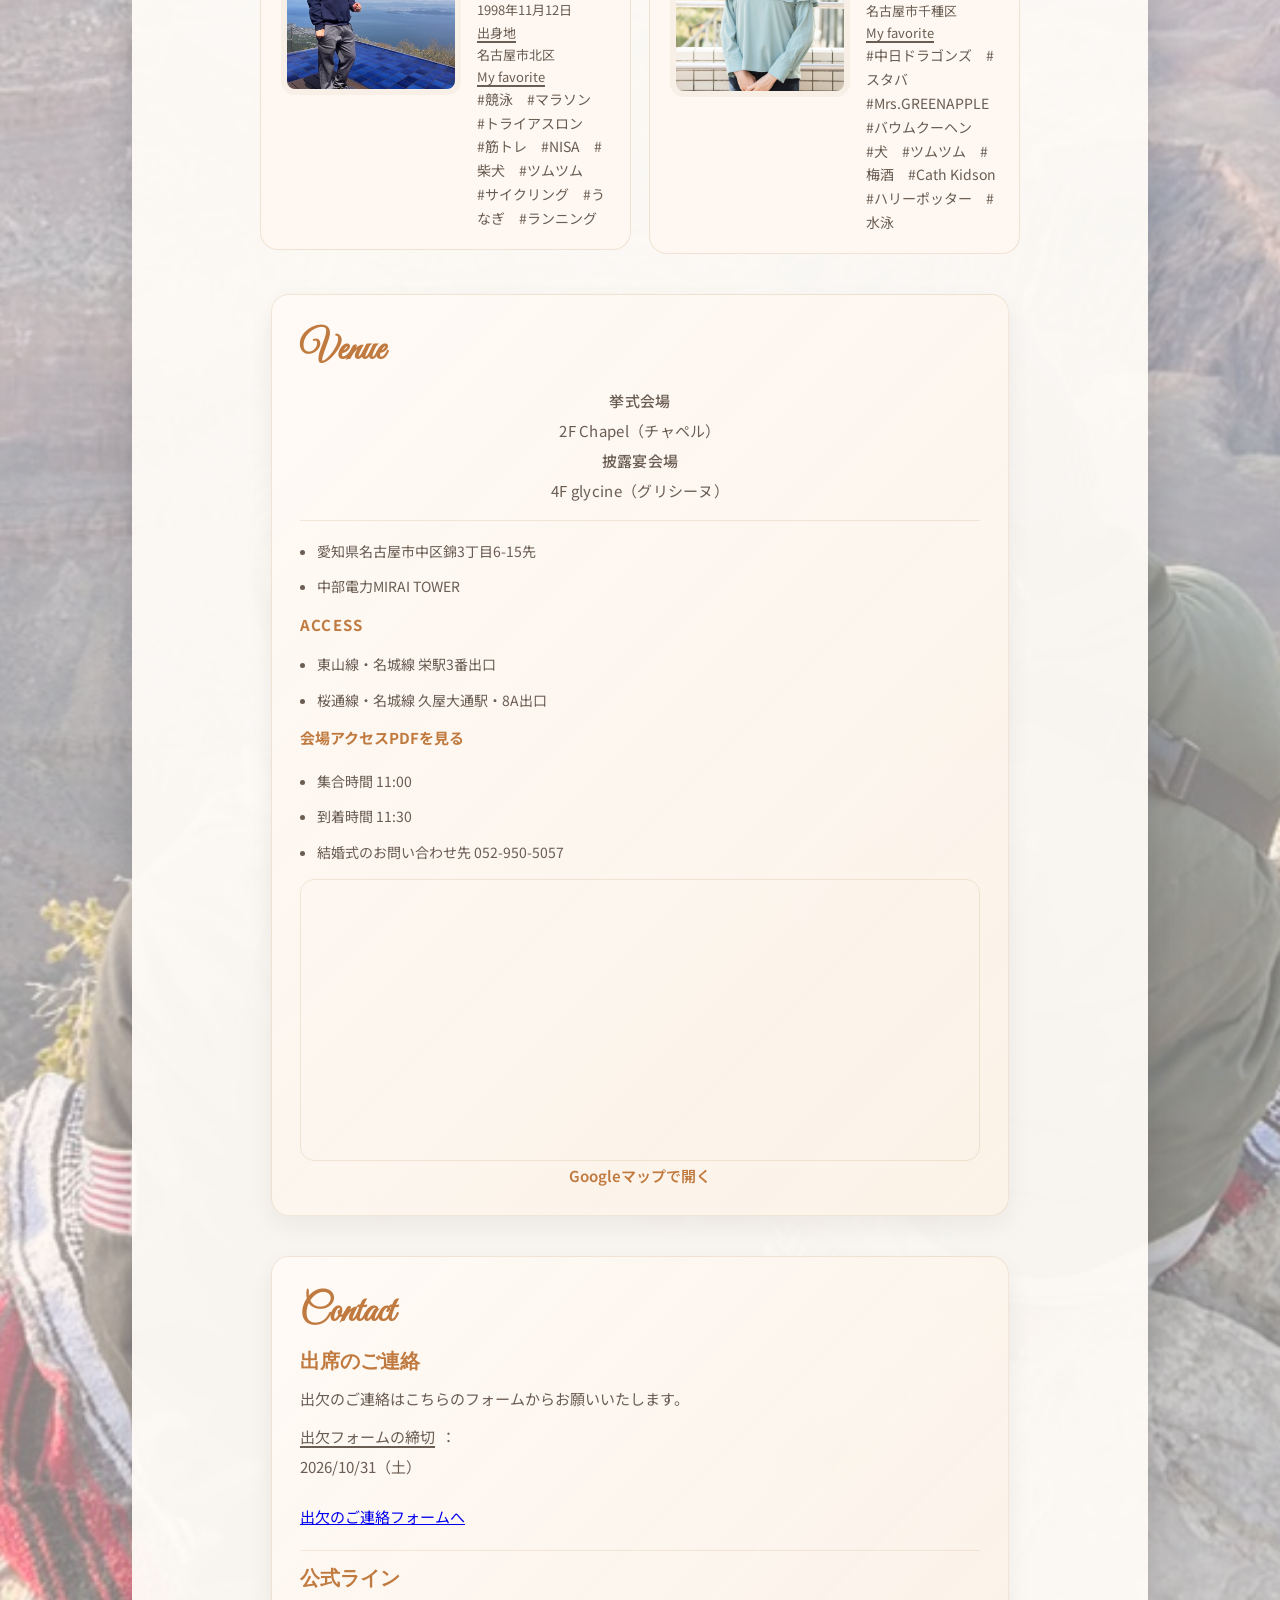
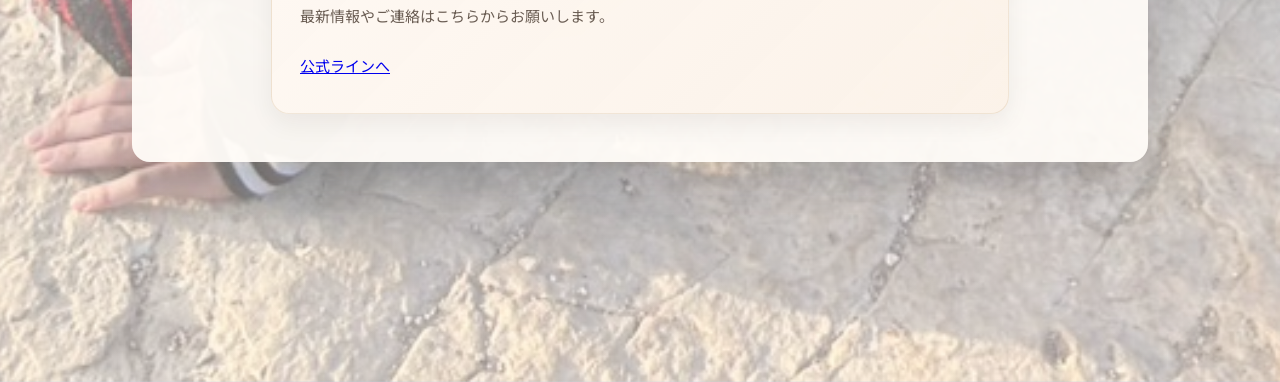
==== commit 322b3dbe: "ver28" ====
--- a/index.html
+++ b/index.html
@@ -89,7 +89,7 @@
         <div class="schedule-table">
           <div class="schedule-row">
             <div class="schedule-label">日　時</div>
-            <div class="schedule-value">令和8年12月12日（土曜日）</div>
+            <div class="schedule-value">令和8年12月12日<br>（土曜日）</div>
           </div>
           <div class="schedule-row">
             <div class="schedule-label">受　付</div>
@@ -119,7 +119,7 @@
               <span class="label-underline">出身地</span><br>
               名古屋市北区<br>
               <span class="label-underline">My favorite</span><br>
-              <span class="favorites">#競泳　#マラソン　#トライアスロン　#筋トレ #NISA　#柴犬　#ツムツム　#サイクリング　#うなぎ　#ランニング</span>
+              <span class="favorites">#競泳　#マラソン　#トライアスロン<br>#筋トレ　#NISA　#柴犬　#ツムツム<br>#サイクリング　#うなぎ　#ランニング</span>
             </p>
           </div>
         </div>
@@ -134,7 +134,7 @@
               <span class="label-underline">出身地</span><br>
               名古屋市千種区<br>
               <span class="label-underline">My favorite</span><br>
-              <span class="favorites">#中日ドラゴンズ　#スタバ　#Mrs.GREENAPPLE　#バウムクーヘン　#犬　#ツムツム　#梅酒　#Cath Kidson　#水泳　#ハリーポッター</span>
+              <span class="favorites">#中日ドラゴンズ　#スタバ　#Mrs.GREENAPPLE　#バウムクーヘン<br>#犬　#ツムツム　#梅酒　#Cath Kidson<br>#ハリーポッター　#水泳</span>
             </p>
           </div>
         </div>
@@ -142,16 +142,27 @@
 
       <section class="detail-block reveal" aria-label="会場案内">
         <h2 class="profile-heading">Venue</h2>
-        <p class="venue-name"><a href="https://thetowerhotel.jp/wedding/" target="_blank" rel="noopener">THE TOWER HOTEL NAGOYA</a></p>
         <div class="venue-meta">
+          <div class="venue-ocr" aria-label="会場案内テキスト">
+            <p class="venue-ocr-line">挙式会場</p>
+            <p class="venue-ocr-line venue-ocr-line--english">2F Chapel（チャペル）</p>
+            <p class="venue-ocr-line">披露宴会場</p>
+            <p class="venue-ocr-line venue-ocr-line--english">4F glycine（グリシーヌ）</p>
+          </div>
           <ul class="venue-list venue-list--access">
             <li>愛知県名古屋市中区錦3丁目6-15先</li>
             <li>中部電力MIRAI TOWER</li>
           </ul>
-          <p class="access-heading">ACCESS</p>
+          <p class="access-heading"><a href="assets/access.pdf" target="_blank" rel="noopener">ACCESS</a></p>
           <ul class="venue-list venue-list--access">
             <li>東山線・名城線 栄駅3番出口</li>
             <li>桜通線・名城線 久屋大通駅・8A出口</li>
+          </ul>
+          <p class="pdf-link"><a href="assets/access.pdf" target="_blank" rel="noopener">会場アクセスPDFを見る</a></p>
+          <ul class="venue-list venue-list--info">
+            <li>集合時間 11:00</li>
+            <li>到着時間 11:30</li>
+            <li>結婚式のお問い合わせ先 052-950-5057</li>
           </ul>
         </div>
         <div class="venue-map">
--- a/styles.css
+++ b/styles.css
@@ -105,10 +105,17 @@
 .detail-block p{margin:0;line-height:2;color:var(--muted);font-size:15px}
 .venue-name{margin:0.35em 0 0.35em;color:var(--ink);font-size:70px;font-weight:700;letter-spacing:0.06em;font-family:'Playfair Display', serif;line-height:1.05;}
 .venue-meta{margin-bottom:14px;color:var(--muted);font-size:14px;line-height:1.8;text-align:left;}
+.venue-ocr{margin:0 0 18px;padding-bottom:14px;border-bottom:1px solid rgba(184,143,90,0.18);}
+.venue-ocr-line{margin:0;line-height:1.35;font-size:clamp(30px, 4vw, 52px);letter-spacing:0.02em;color:var(--ink);text-align:center;font-weight:500;}
+.venue-ocr-line--english{font-size:clamp(26px, 3vw, 42px);font-weight:400;}
 .venue-list{margin:0;padding-left:1.2em;list-style:disc;}
 .venue-list.venue-list--access{margin-top:0.85em;}
+.venue-list.venue-list--info{margin-top:1.1em;}
 .venue-list li{margin-bottom:0.75em;line-height:1.8;}
 .access-heading{margin:1em 0 0.5em 0;font-weight:700;letter-spacing:0.08em;color:var(--ink);font-size:14px;}
+.access-heading a,.pdf-link a{color:var(--accent);text-decoration:none;font-weight:700;}
+.access-heading a:hover,.pdf-link a:hover{text-decoration:underline;}
+.pdf-link{margin:10px 0 14px;}
 .venue-map{margin-top:14px;border-radius:14px;overflow:hidden;border:1px solid rgba(184,143,90,0.18)}
 .label-underline{display:inline-block;text-decoration:underline;text-decoration-thickness:2px;text-underline-offset:3px;margin-right:0.4em}
 .favorites{color:var(--muted);font-size:14px}
@@ -126,7 +133,7 @@
 .schedule-table{display:grid;gap:10px;max-width:520px;margin:0 auto}
 .schedule-row{display:grid;grid-template-columns:110px 1fr;align-items:center;column-gap:14px;row-gap:4px;line-height:1.8;color:var(--ink);font-size:16px}
 .schedule-label{font-weight:600;color:var(--ink);letter-spacing:0.05em}
-.schedule-value{color:var(--muted)}
+.schedule-value{color:var(--muted);line-height:1.6}
 .actions{display:flex;gap:12px;justify-content:center;margin-top:24px}
 .rsvp{padding:12px 20px;border-radius:8px;text-decoration:none;color:white;background:linear-gradient(135deg,var(--accent),#e39b5b);box-shadow:0 8px 18px rgba(192,122,63,0.22)}
 .print{padding:10px 18px;border-radius:8px;text-decoration:none;color:var(--accent);background:transparent;border:1px solid rgba(150,120,90,0.18)}
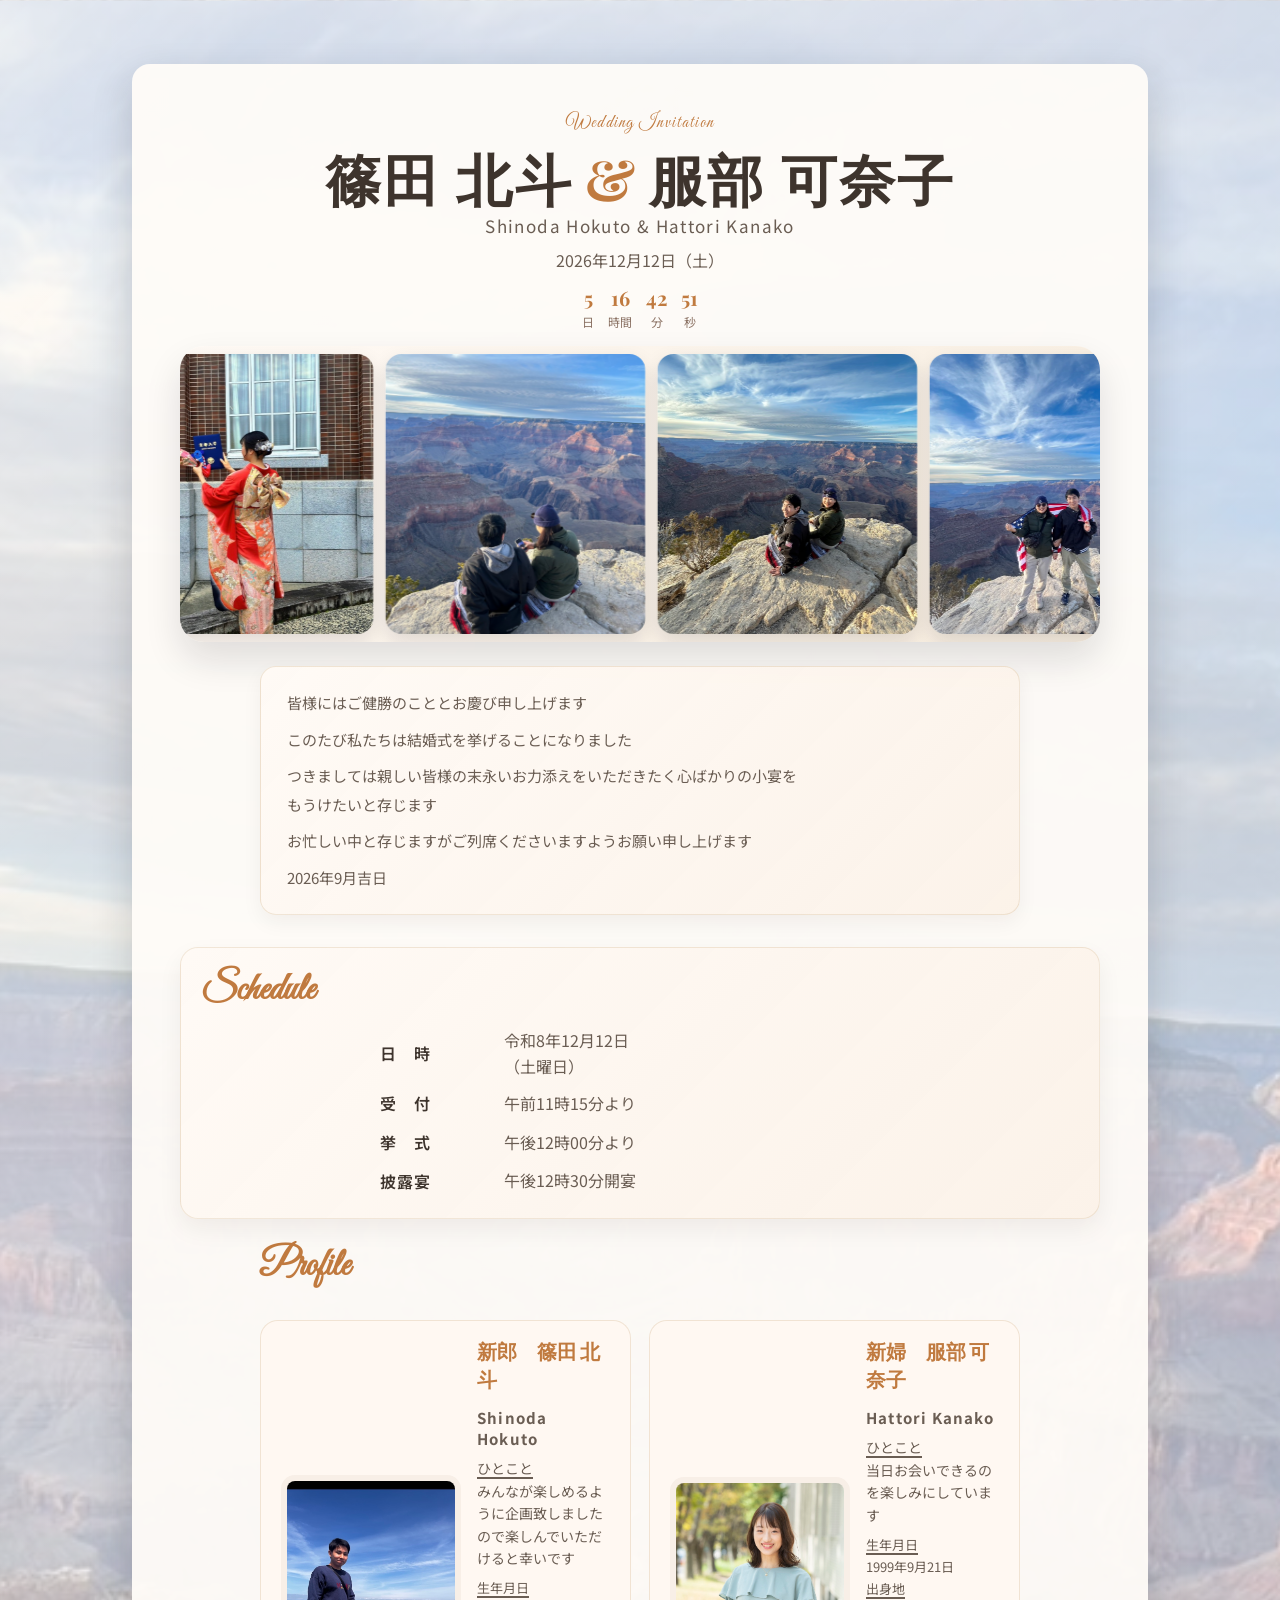
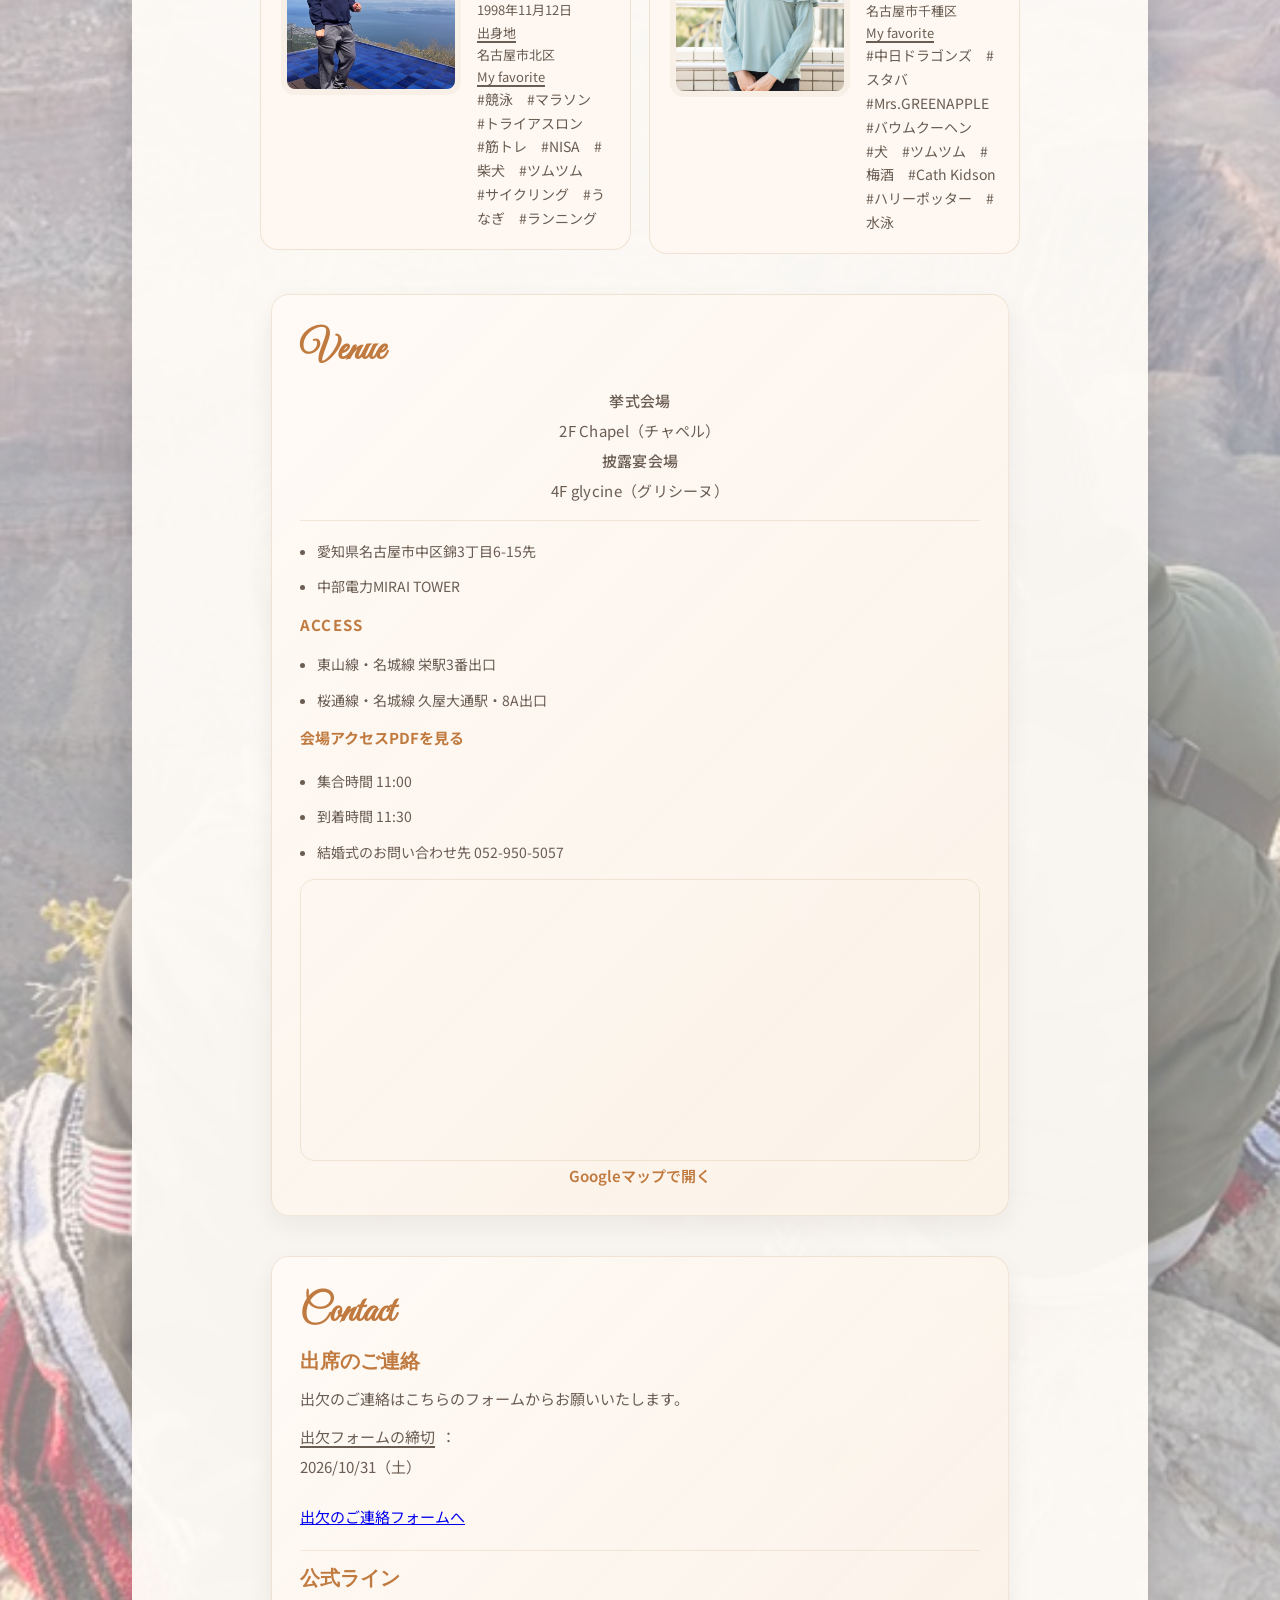
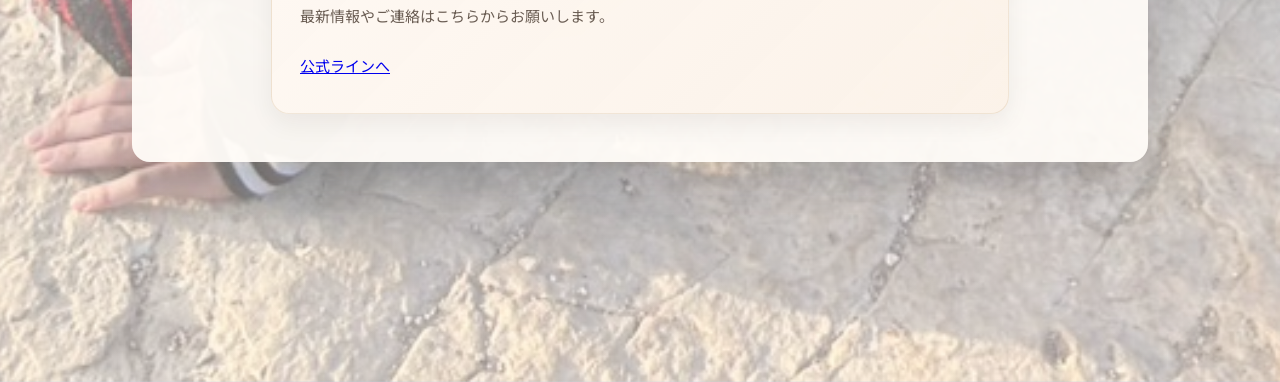
==== commit 65dfd699: "ver30" ====
--- a/index.html
+++ b/index.html
@@ -153,12 +153,12 @@
             <li>愛知県名古屋市中区錦3丁目6-15先</li>
             <li>中部電力MIRAI TOWER</li>
           </ul>
-          <p class="access-heading"><a href="assets/access.pdf" target="_blank" rel="noopener">ACCESS</a></p>
+          <p class="access-heading"><a href="taxi_information.pdf" target="_blank" rel="noopener">ACCESS</a></p>
           <ul class="venue-list venue-list--access">
             <li>東山線・名城線 栄駅3番出口</li>
             <li>桜通線・名城線 久屋大通駅・8A出口</li>
           </ul>
-          <p class="pdf-link"><a href="assets/access.pdf" target="_blank" rel="noopener">会場アクセスPDFを見る</a></p>
+          <p class="pdf-link"><a href="taxi_information.pdf" target="_blank" rel="noopener">会場アクセスPDFを見る</a></p>
           <ul class="venue-list venue-list--info">
             <li>集合時間 11:00</li>
             <li>到着時間 11:30</li>
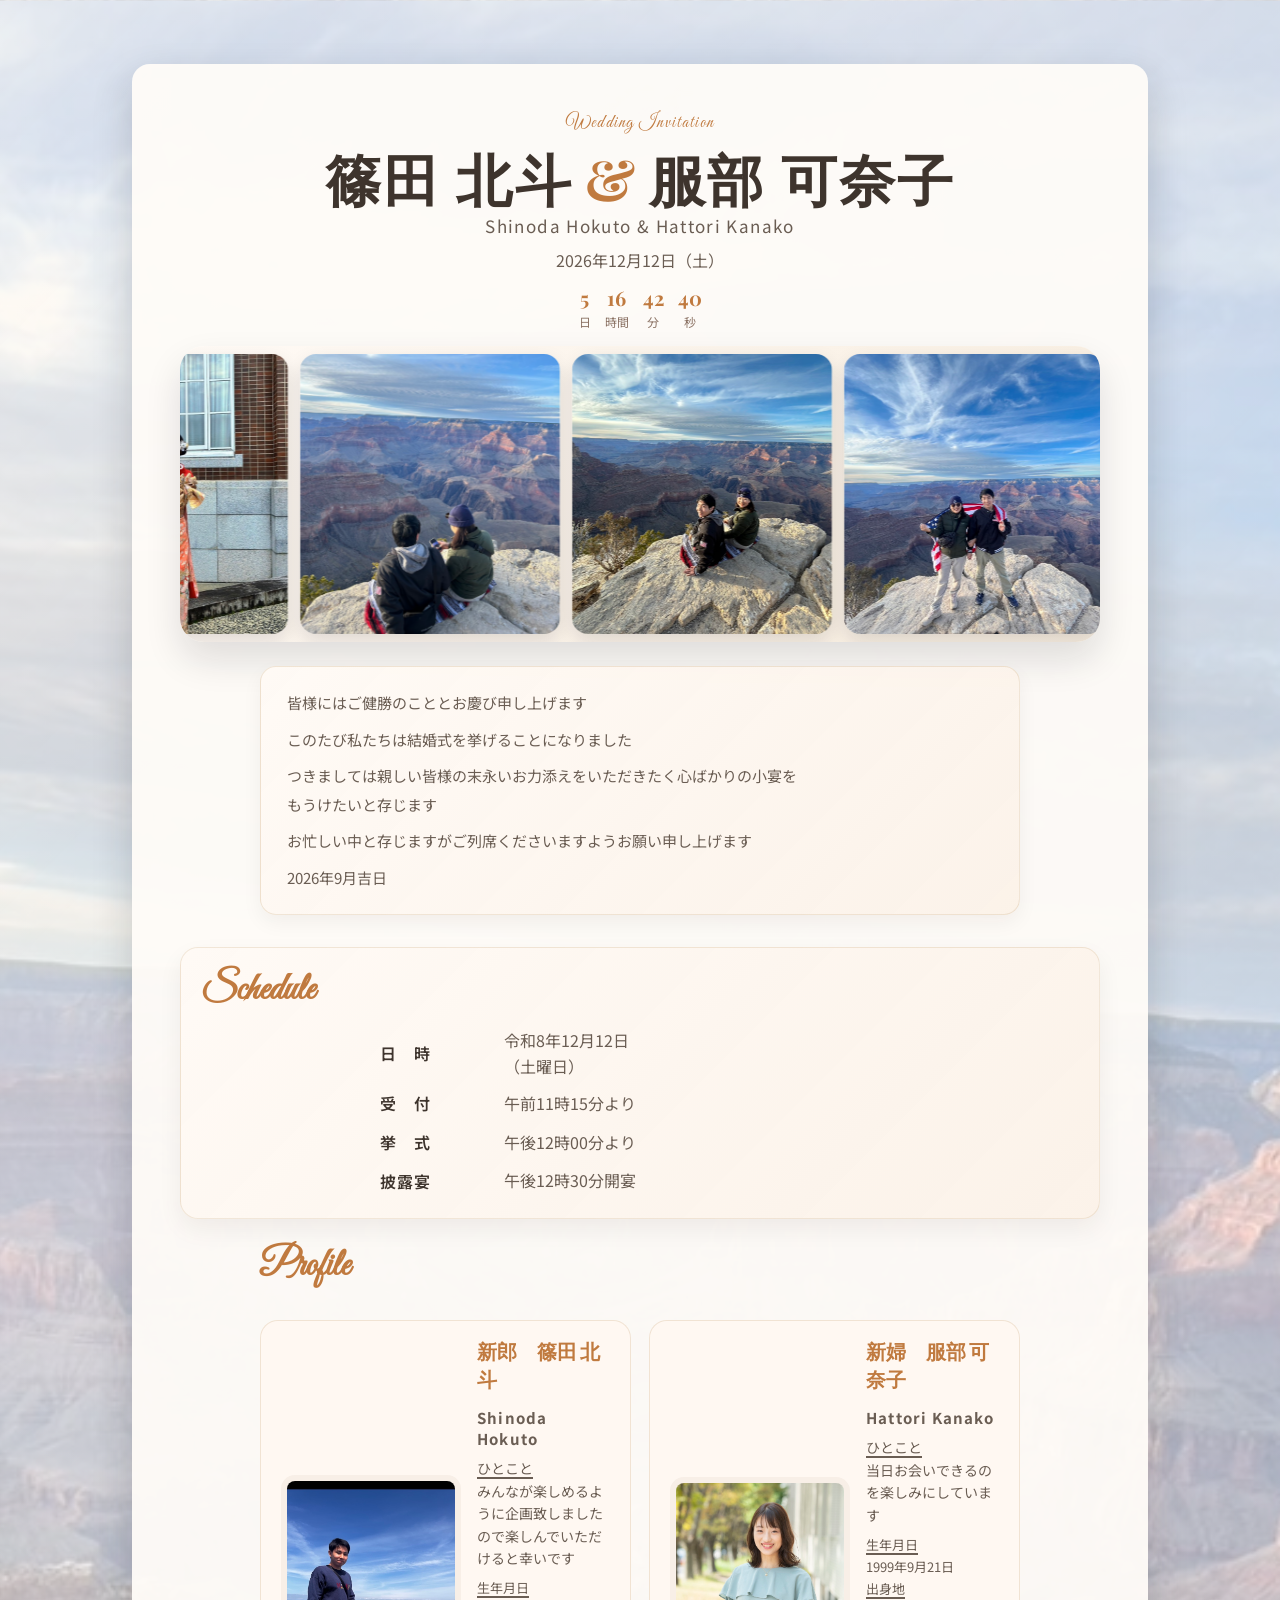
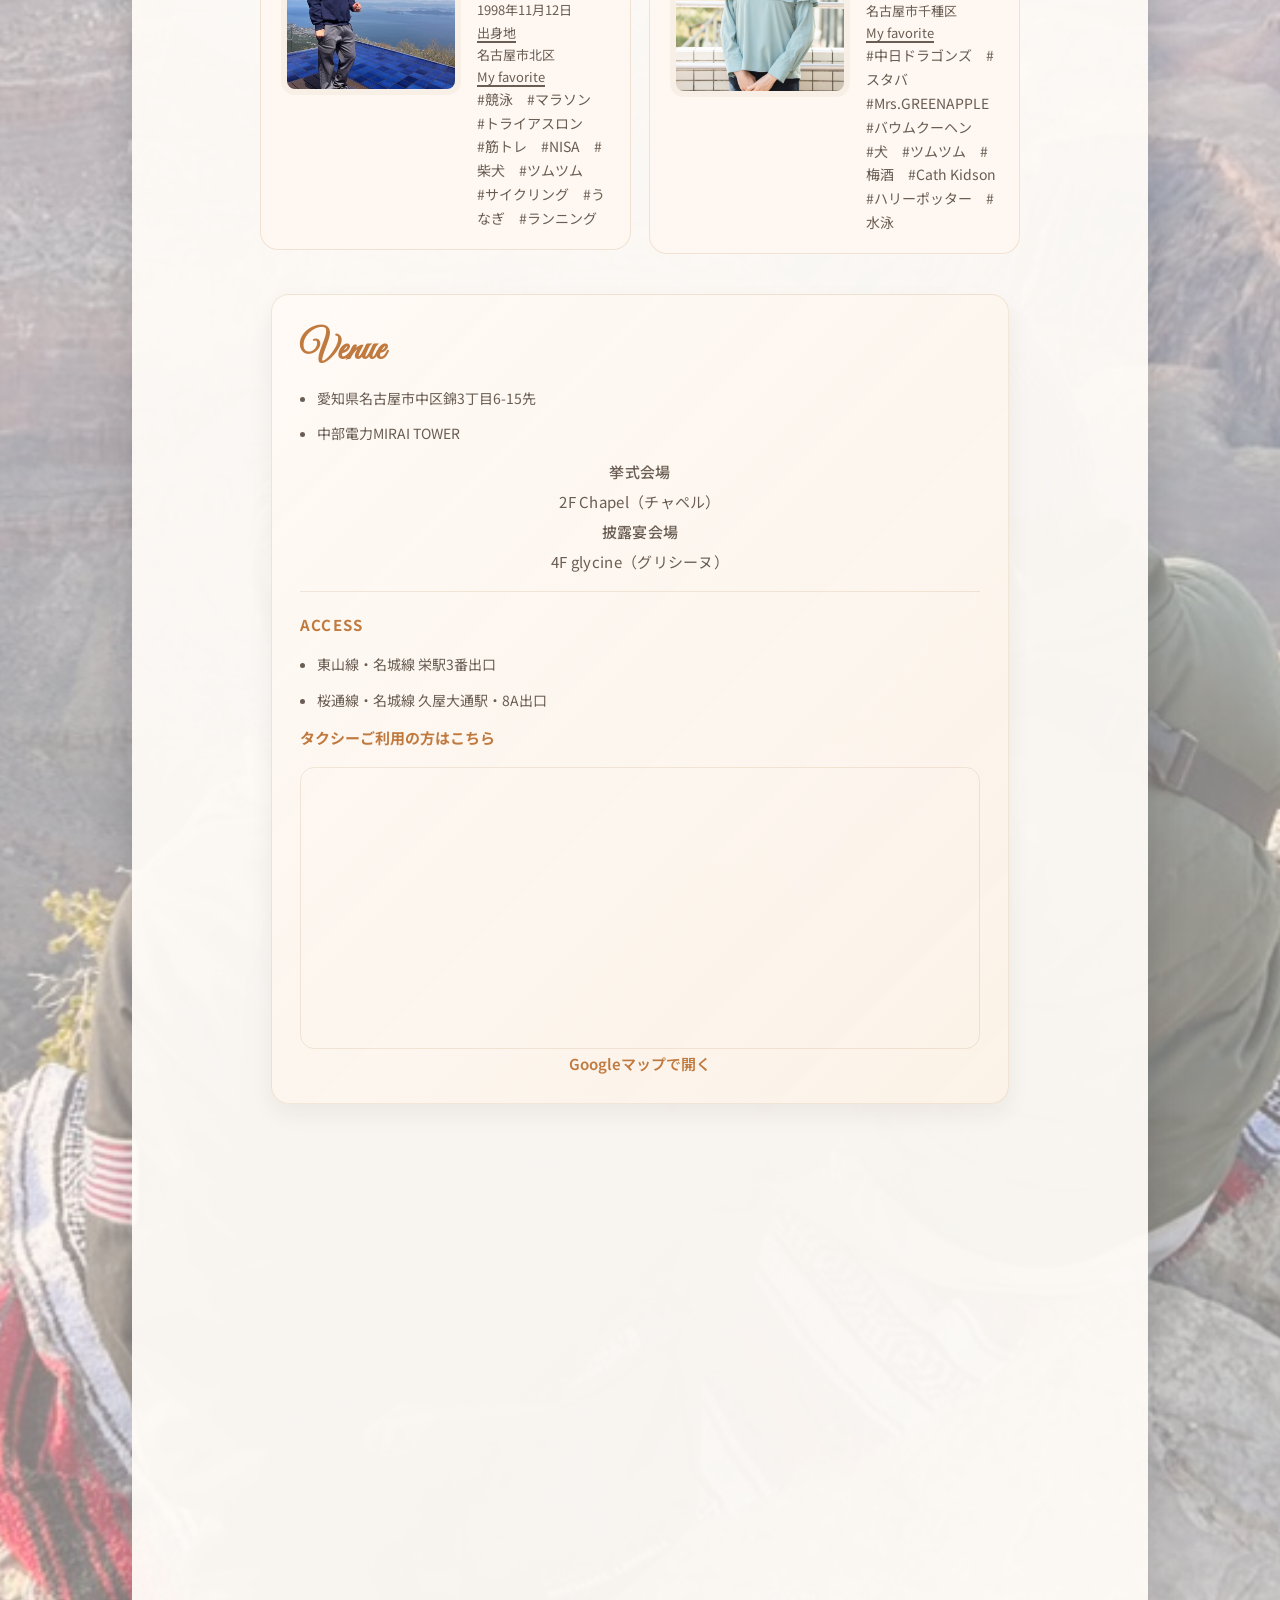
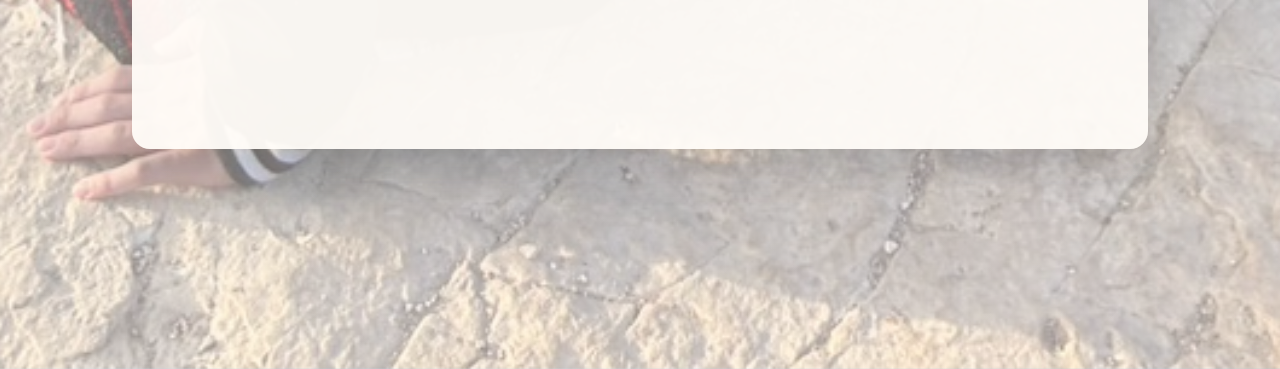
==== commit 4a052896: "ver31" ====
--- a/index.html
+++ b/index.html
@@ -143,27 +143,22 @@
       <section class="detail-block reveal" aria-label="会場案内">
         <h2 class="profile-heading">Venue</h2>
         <div class="venue-meta">
+          <ul class="venue-list venue-list--access">
+            <li>愛知県名古屋市中区錦3丁目6-15先</li>
+            <li>中部電力MIRAI TOWER</li>
+          </ul>
           <div class="venue-ocr" aria-label="会場案内テキスト">
             <p class="venue-ocr-line">挙式会場</p>
             <p class="venue-ocr-line venue-ocr-line--english">2F Chapel（チャペル）</p>
             <p class="venue-ocr-line">披露宴会場</p>
             <p class="venue-ocr-line venue-ocr-line--english">4F glycine（グリシーヌ）</p>
           </div>
-          <ul class="venue-list venue-list--access">
-            <li>愛知県名古屋市中区錦3丁目6-15先</li>
-            <li>中部電力MIRAI TOWER</li>
-          </ul>
           <p class="access-heading"><a href="taxi_information.pdf" target="_blank" rel="noopener">ACCESS</a></p>
           <ul class="venue-list venue-list--access">
             <li>東山線・名城線 栄駅3番出口</li>
             <li>桜通線・名城線 久屋大通駅・8A出口</li>
           </ul>
-          <p class="pdf-link"><a href="taxi_information.pdf" target="_blank" rel="noopener">会場アクセスPDFを見る</a></p>
-          <ul class="venue-list venue-list--info">
-            <li>集合時間 11:00</li>
-            <li>到着時間 11:30</li>
-            <li>結婚式のお問い合わせ先 052-950-5057</li>
-          </ul>
+          <p class="pdf-link"><a href="taxi_information.pdf" target="_blank" rel="noopener">タクシーご利用の方はこちら</a></p>
         </div>
         <div class="venue-map">
           <iframe title="THE TOWER HOTEL NAGOYA の地図" src="https://www.google.com/maps?q=THE%20TOWER%20HOTEL%20NAGOYA&output=embed" loading="lazy" referrerpolicy="no-referrer-when-downgrade" allowfullscreen></iframe>
@@ -183,6 +178,10 @@
           <h3 class="contact-subheading">公式ライン</h3>
           <p>最新情報やご連絡はこちらからお願いします。</p>
           <p><a class="venue-link" href="https://lin.ee/St9CcCb" target="_blank" rel="noopener">公式ラインへ</a></p>
+        </div>
+        <div class="contact-group">
+          <h3 class="contact-subheading">お問い合わせ先</h3>
+          <p>結婚式電話番号：052-950-5057</p>
         </div>
       </section>
 
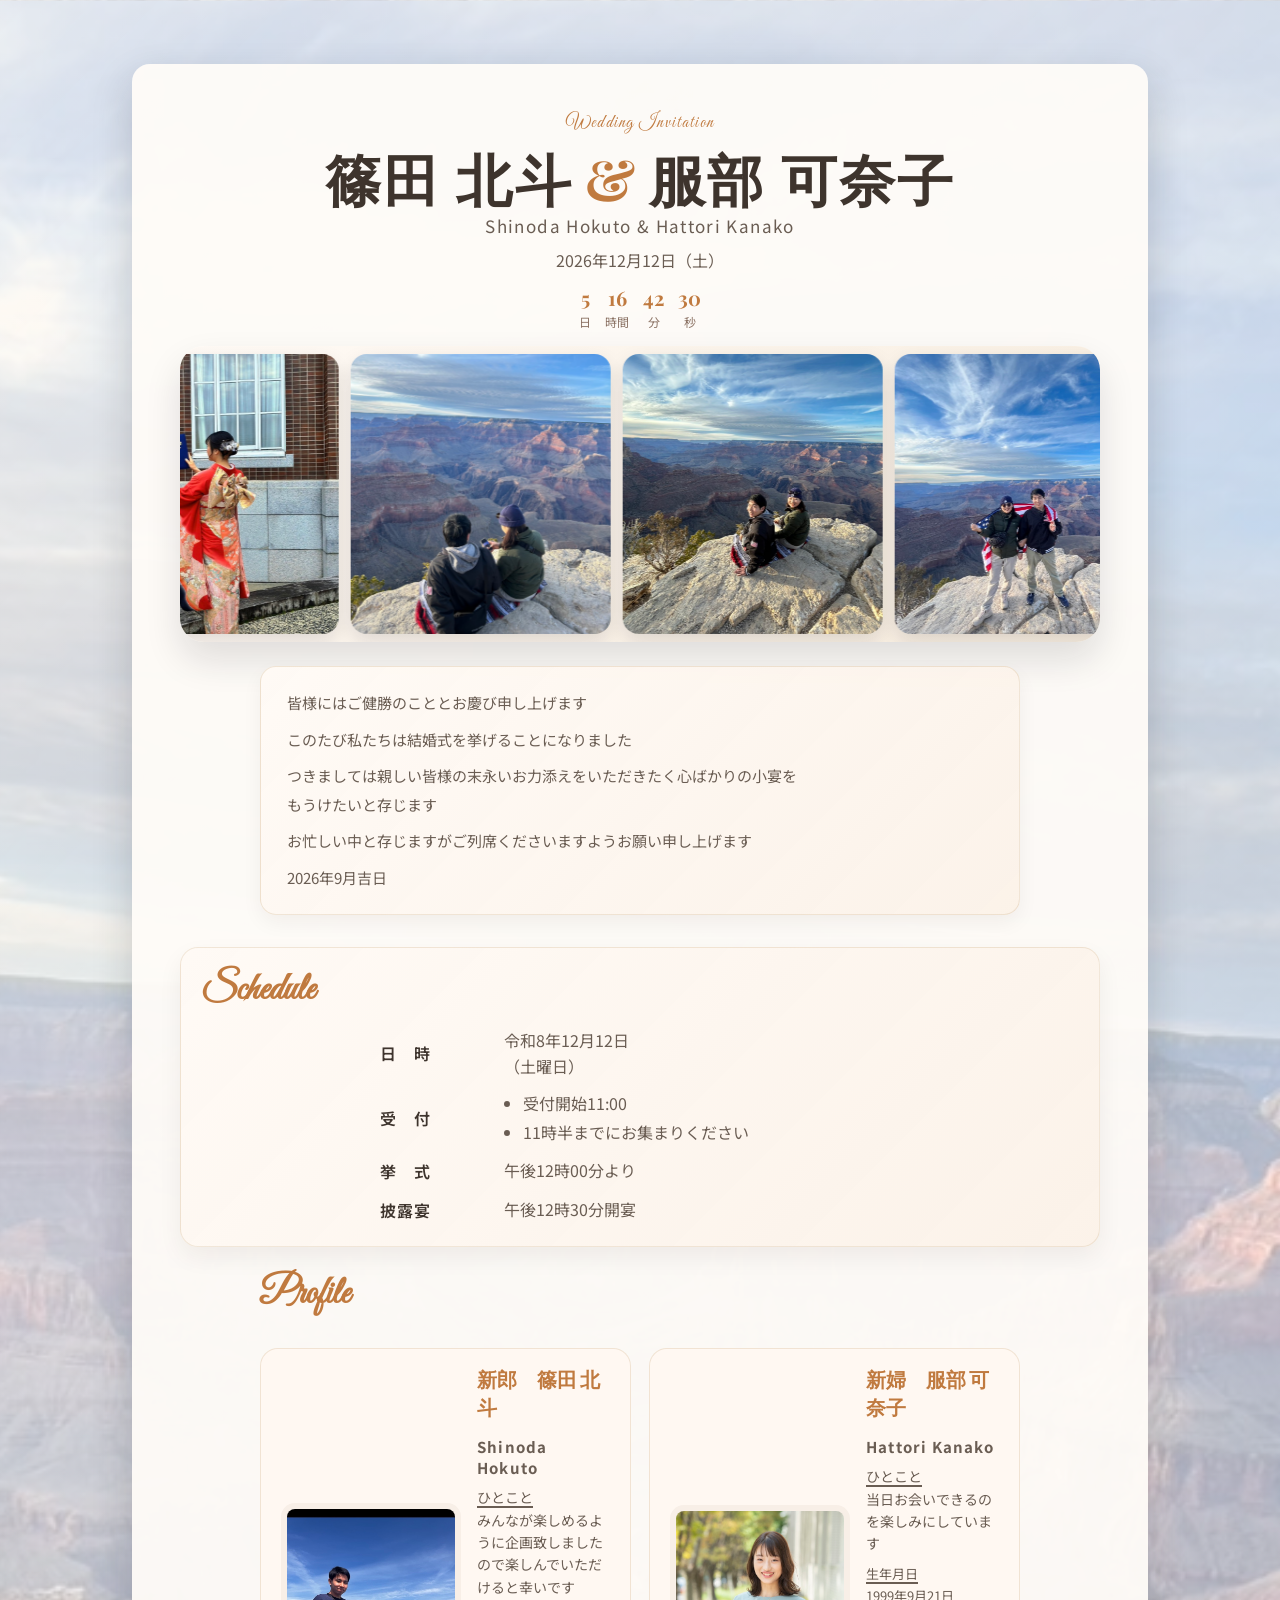
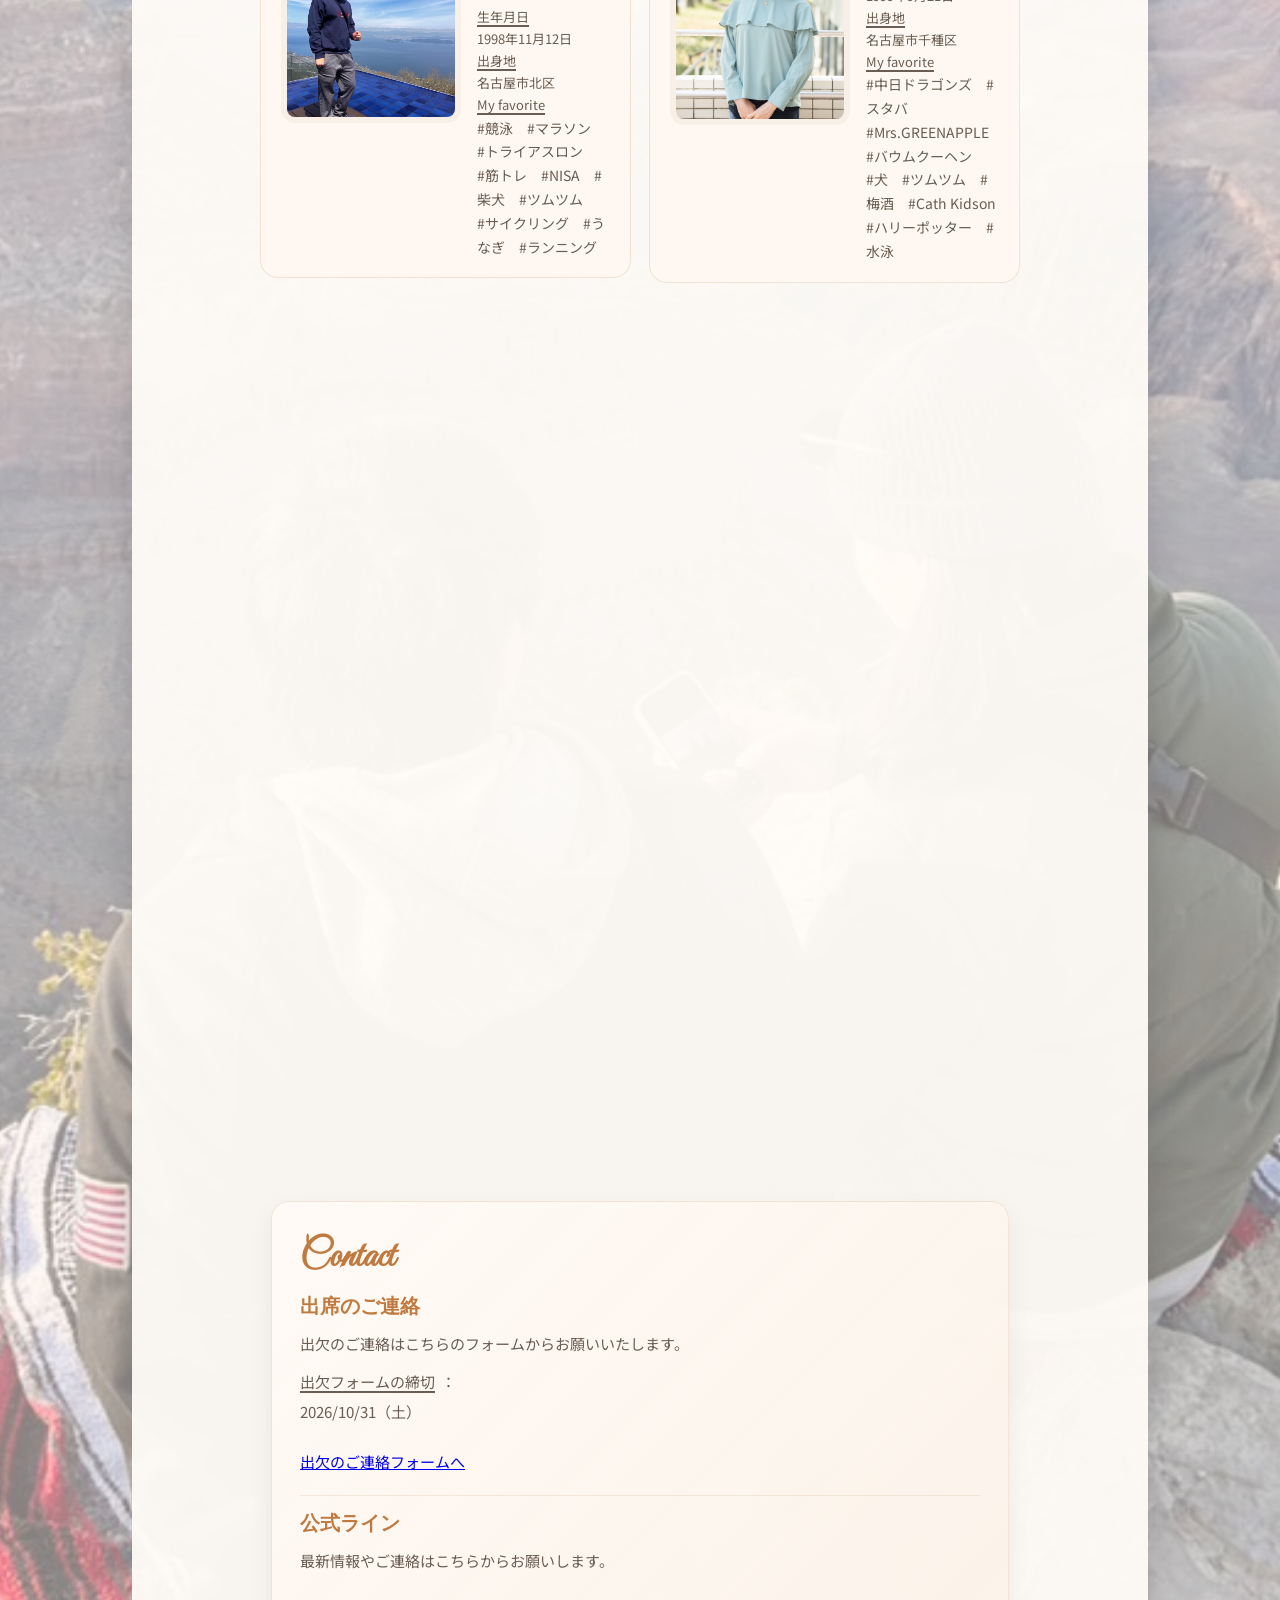
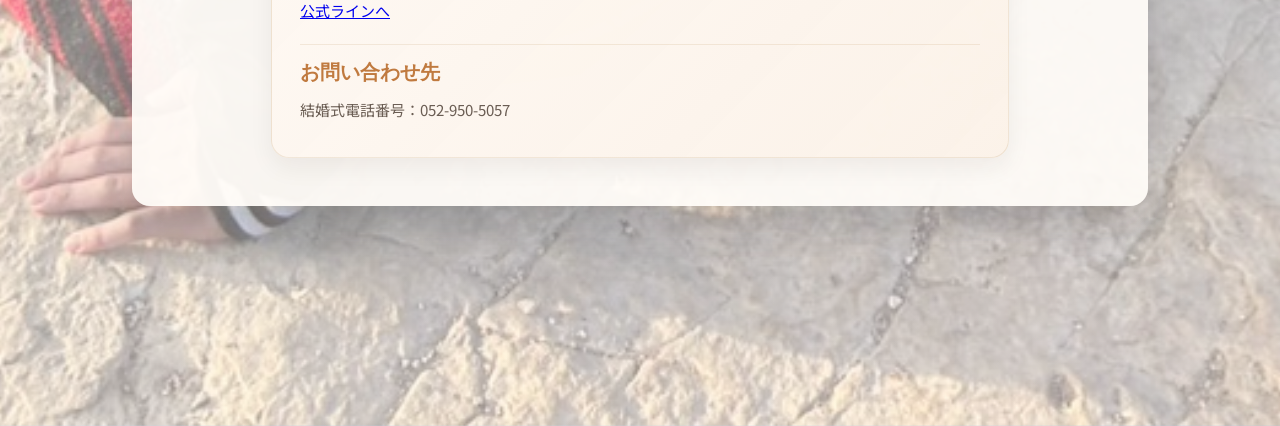
==== commit 4fb16be4: "ver32" ====
--- a/index.html
+++ b/index.html
@@ -93,7 +93,12 @@
           </div>
           <div class="schedule-row">
             <div class="schedule-label">受　付</div>
-            <div class="schedule-value">午前11時15分より</div>
+            <div class="schedule-value">
+              <ul class="schedule-list">
+                <li>受付開始11:00</li>
+                <li>11時半までにお集まりください</li>
+              </ul>
+            </div>
           </div>
           <div class="schedule-row">
             <div class="schedule-label">挙　式</div>
@@ -158,7 +163,8 @@
             <li>東山線・名城線 栄駅3番出口</li>
             <li>桜通線・名城線 久屋大通駅・8A出口</li>
           </ul>
-          <p class="pdf-link"><a href="taxi_information.pdf" target="_blank" rel="noopener">タクシーご利用の方はこちら</a></p>
+          <p class="pdf-link access-map-link"><a href="THN_A5地図 _2604.pdf" target="_blank" rel="noopener">アクセスマップはこちら</a></p>
+          <p class="pdf-link taxi-link"><a href="taxi_information.pdf" target="_blank" rel="noopener">タクシーご利用の方はこちら</a></p>
         </div>
         <div class="venue-map">
           <iframe title="THE TOWER HOTEL NAGOYA の地図" src="https://www.google.com/maps?q=THE%20TOWER%20HOTEL%20NAGOYA&output=embed" loading="lazy" referrerpolicy="no-referrer-when-downgrade" allowfullscreen></iframe>
--- a/styles.css
+++ b/styles.css
@@ -112,10 +112,15 @@
 .venue-list.venue-list--access{margin-top:0.85em;}
 .venue-list.venue-list--info{margin-top:1.1em;}
 .venue-list li{margin-bottom:0.75em;line-height:1.8;}
-.access-heading{margin:1em 0 0.5em 0;font-weight:700;letter-spacing:0.08em;color:var(--ink);font-size:14px;}
+.access-heading{margin:1em 0 0.5em 0;font-weight:700;letter-spacing:0.08em;color:var(--ink);font-size:15px;}
 .access-heading a,.pdf-link a{color:var(--accent);text-decoration:none;font-weight:700;}
 .access-heading a:hover,.pdf-link a:hover{text-decoration:underline;}
-.pdf-link{margin:10px 0 14px;}
+.detail-block .pdf-link{margin:10px 0 14px;font-size:13px !important;line-height:1.7;}
+.detail-block .pdf-link a{font-size:13px !important;}
+.detail-block .access-map-link,
+.detail-block .taxi-link,
+.detail-block .access-map-link a,
+.detail-block .taxi-link a{font-size:13px !important;}
 .venue-map{margin-top:14px;border-radius:14px;overflow:hidden;border:1px solid rgba(184,143,90,0.18)}
 .label-underline{display:inline-block;text-decoration:underline;text-decoration-thickness:2px;text-underline-offset:3px;margin-right:0.4em}
 .favorites{color:var(--muted);font-size:14px}
@@ -134,6 +139,8 @@
 .schedule-row{display:grid;grid-template-columns:110px 1fr;align-items:center;column-gap:14px;row-gap:4px;line-height:1.8;color:var(--ink);font-size:16px}
 .schedule-label{font-weight:600;color:var(--ink);letter-spacing:0.05em}
 .schedule-value{color:var(--muted);line-height:1.6}
+.schedule-list{margin:0;padding-left:1.2em;list-style:disc}
+.schedule-list li{margin:0;line-height:1.8;color:var(--muted)}
 .actions{display:flex;gap:12px;justify-content:center;margin-top:24px}
 .rsvp{padding:12px 20px;border-radius:8px;text-decoration:none;color:white;background:linear-gradient(135deg,var(--accent),#e39b5b);box-shadow:0 8px 18px rgba(192,122,63,0.22)}
 .print{padding:10px 18px;border-radius:8px;text-decoration:none;color:var(--accent);background:transparent;border:1px solid rgba(150,120,90,0.18)}
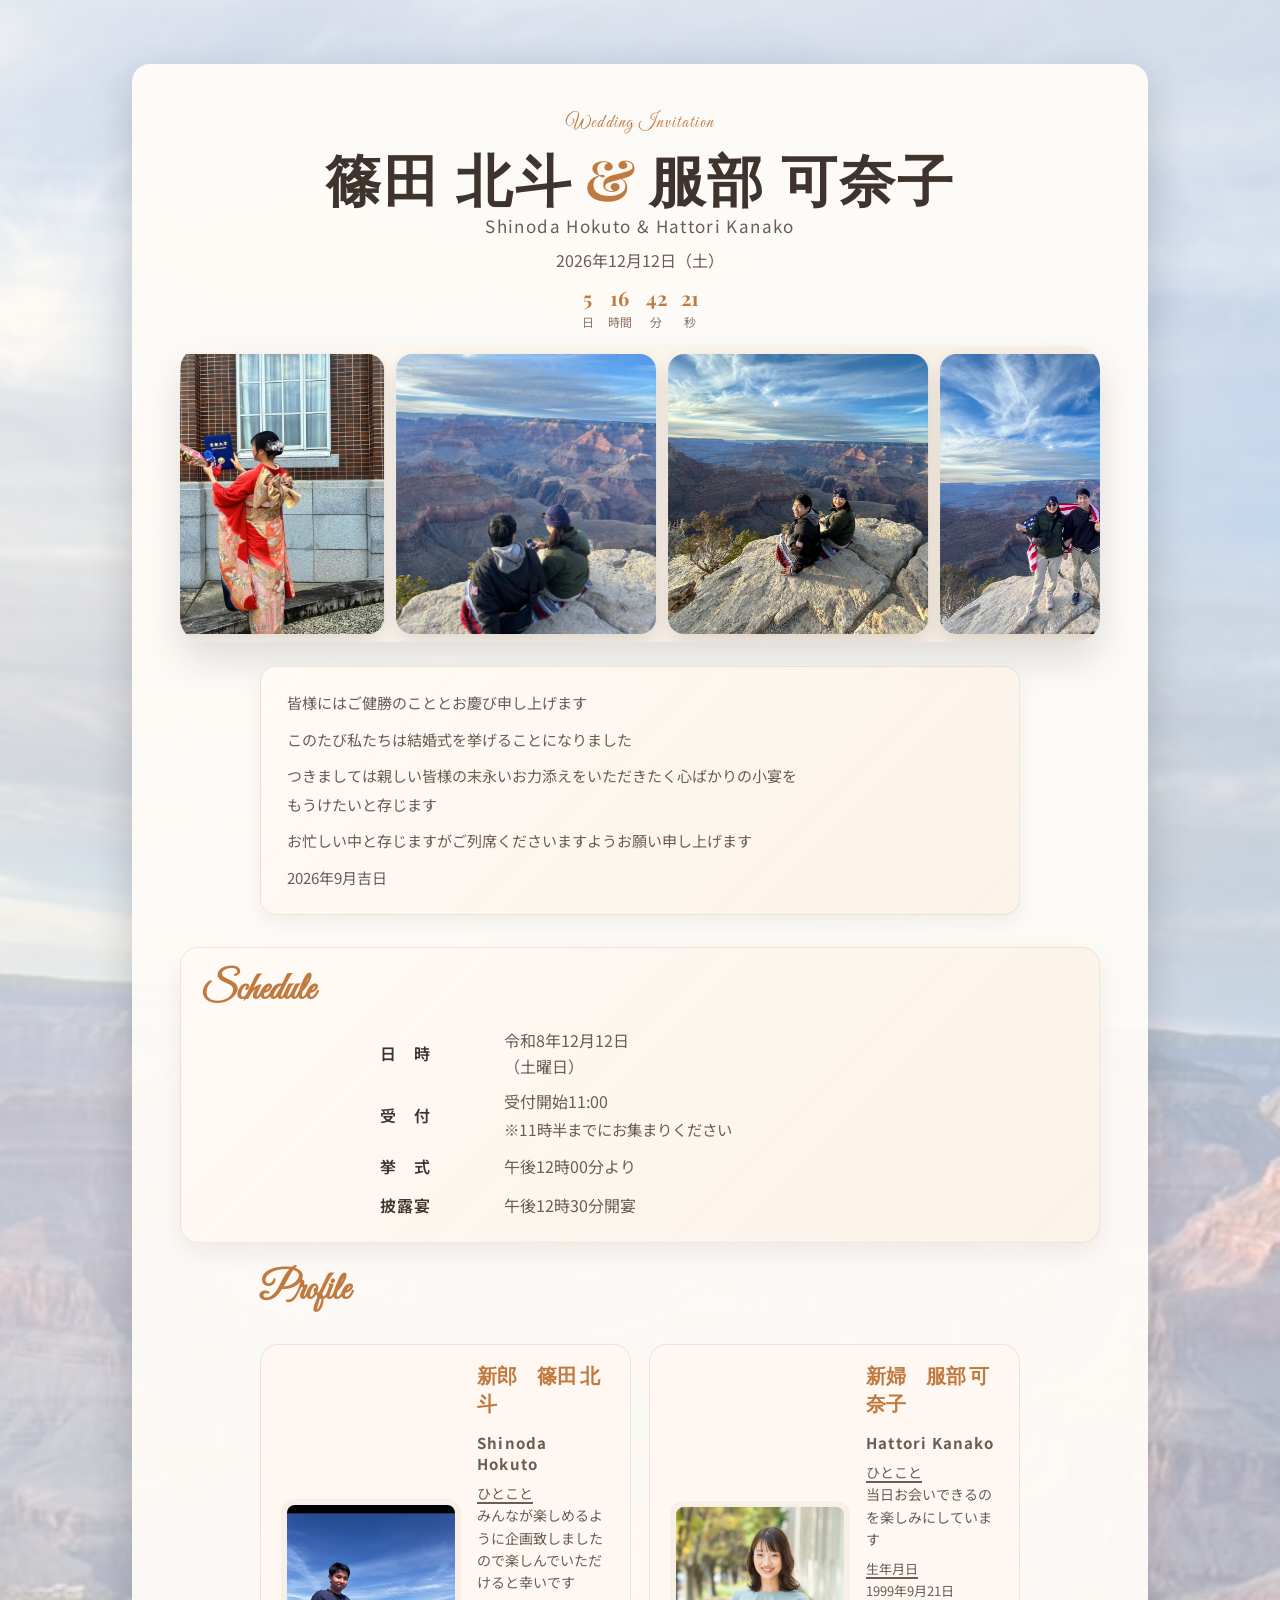
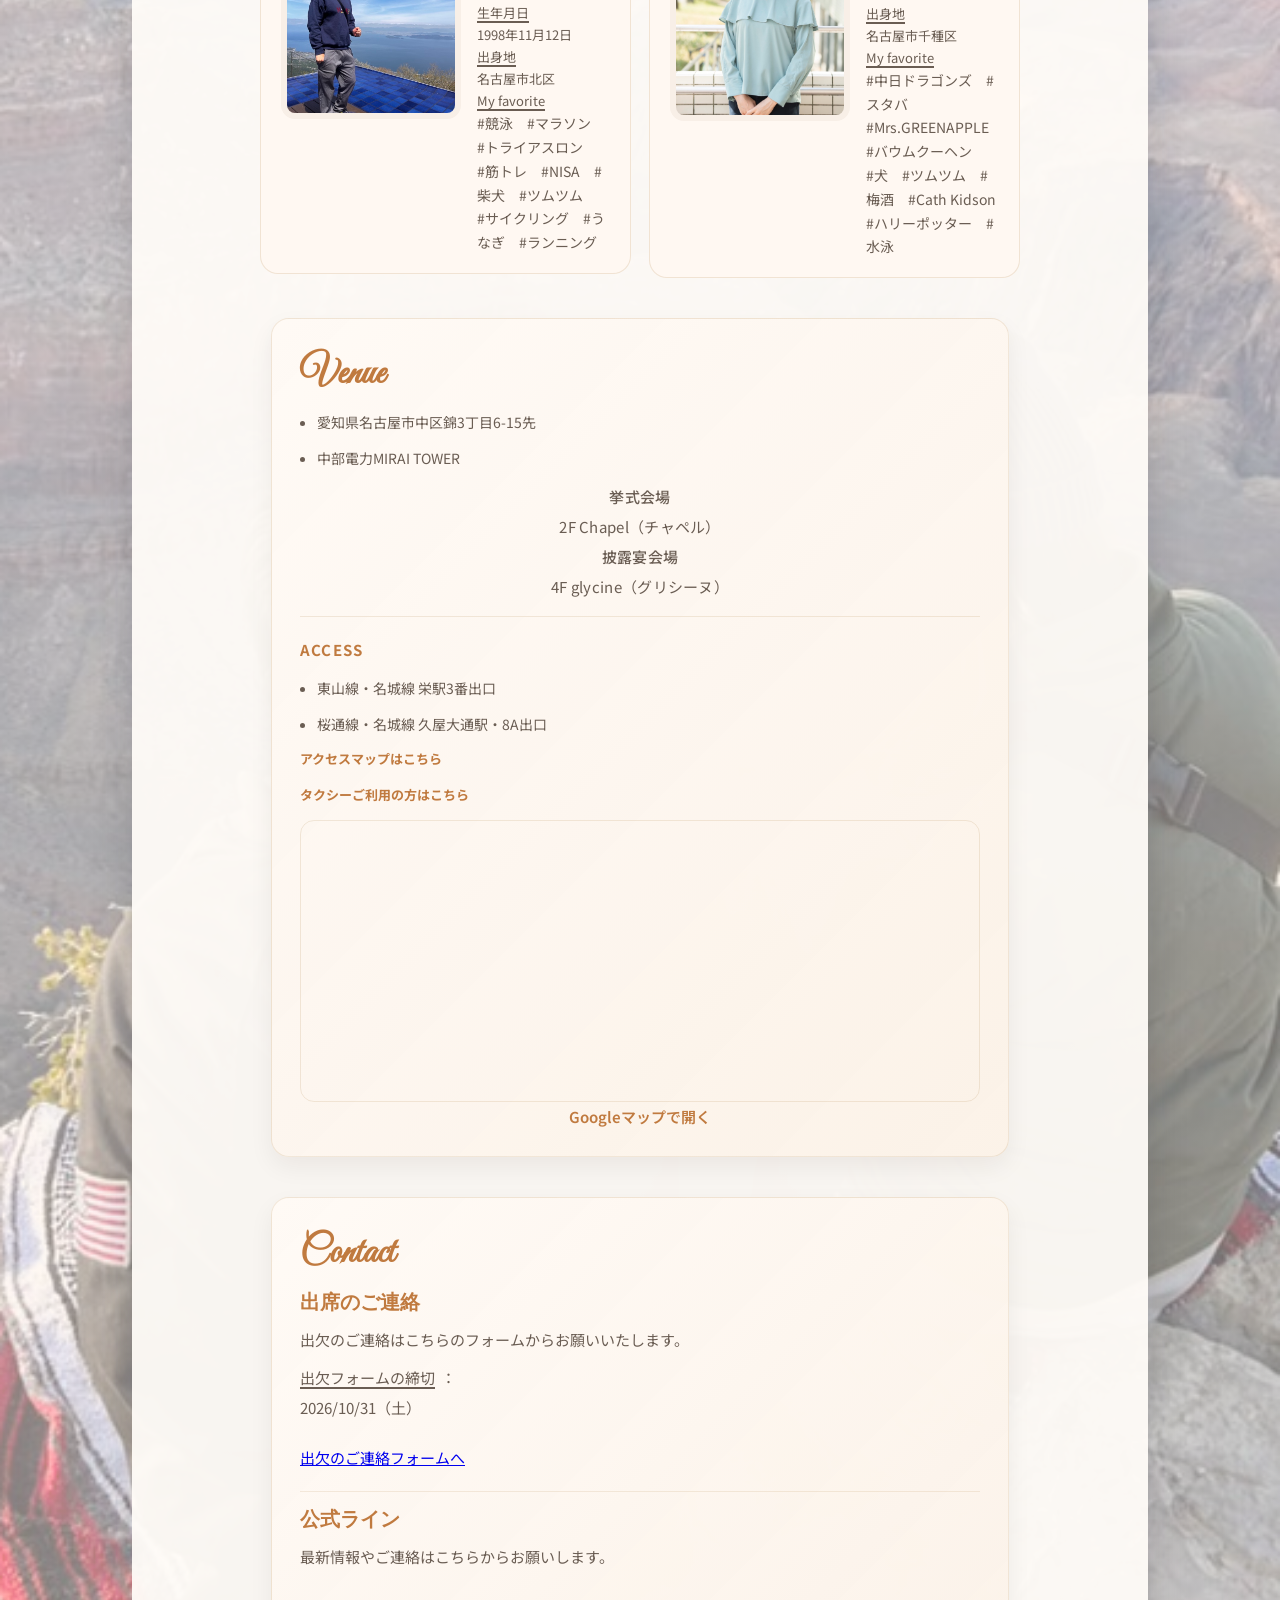
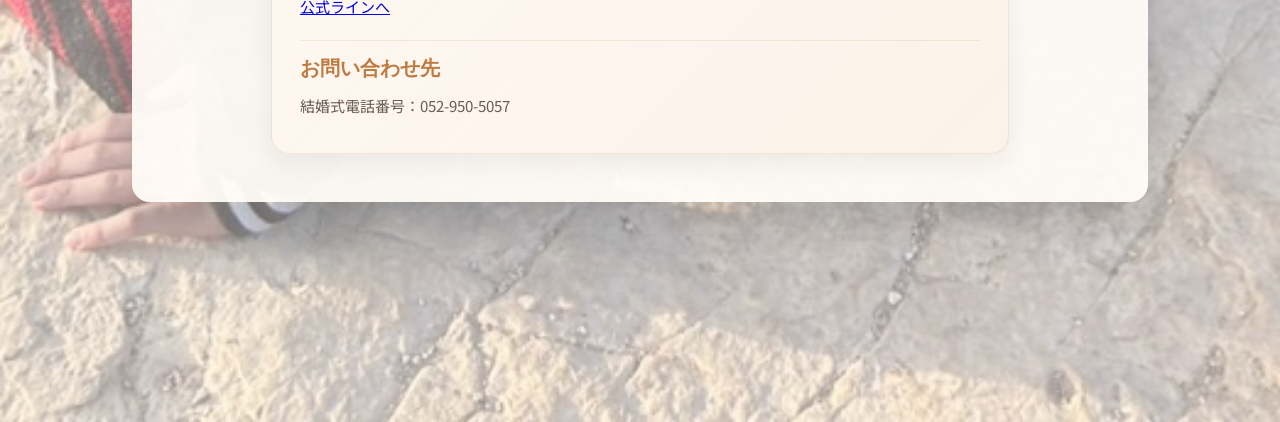
==== commit 81611ecc: "ver33" ====
--- a/index.html
+++ b/index.html
@@ -93,12 +93,7 @@
           </div>
           <div class="schedule-row">
             <div class="schedule-label">受　付</div>
-            <div class="schedule-value">
-              <ul class="schedule-list">
-                <li>受付開始11:00</li>
-                <li>11時半までにお集まりください</li>
-              </ul>
-            </div>
+            <div class="schedule-value">受付開始11:00<br><span class="schedule-note">※11時半までにお集まりください</span></div>
           </div>
           <div class="schedule-row">
             <div class="schedule-label">挙　式</div>
--- a/styles.css
+++ b/styles.css
@@ -139,8 +139,7 @@
 .schedule-row{display:grid;grid-template-columns:110px 1fr;align-items:center;column-gap:14px;row-gap:4px;line-height:1.8;color:var(--ink);font-size:16px}
 .schedule-label{font-weight:600;color:var(--ink);letter-spacing:0.05em}
 .schedule-value{color:var(--muted);line-height:1.6}
-.schedule-list{margin:0;padding-left:1.2em;list-style:disc}
-.schedule-list li{margin:0;line-height:1.8;color:var(--muted)}
+.schedule-note{display:inline-block;margin-top:2px;color:var(--muted);font-size:0.96em}
 .actions{display:flex;gap:12px;justify-content:center;margin-top:24px}
 .rsvp{padding:12px 20px;border-radius:8px;text-decoration:none;color:white;background:linear-gradient(135deg,var(--accent),#e39b5b);box-shadow:0 8px 18px rgba(192,122,63,0.22)}
 .print{padding:10px 18px;border-radius:8px;text-decoration:none;color:var(--accent);background:transparent;border:1px solid rgba(150,120,90,0.18)}
